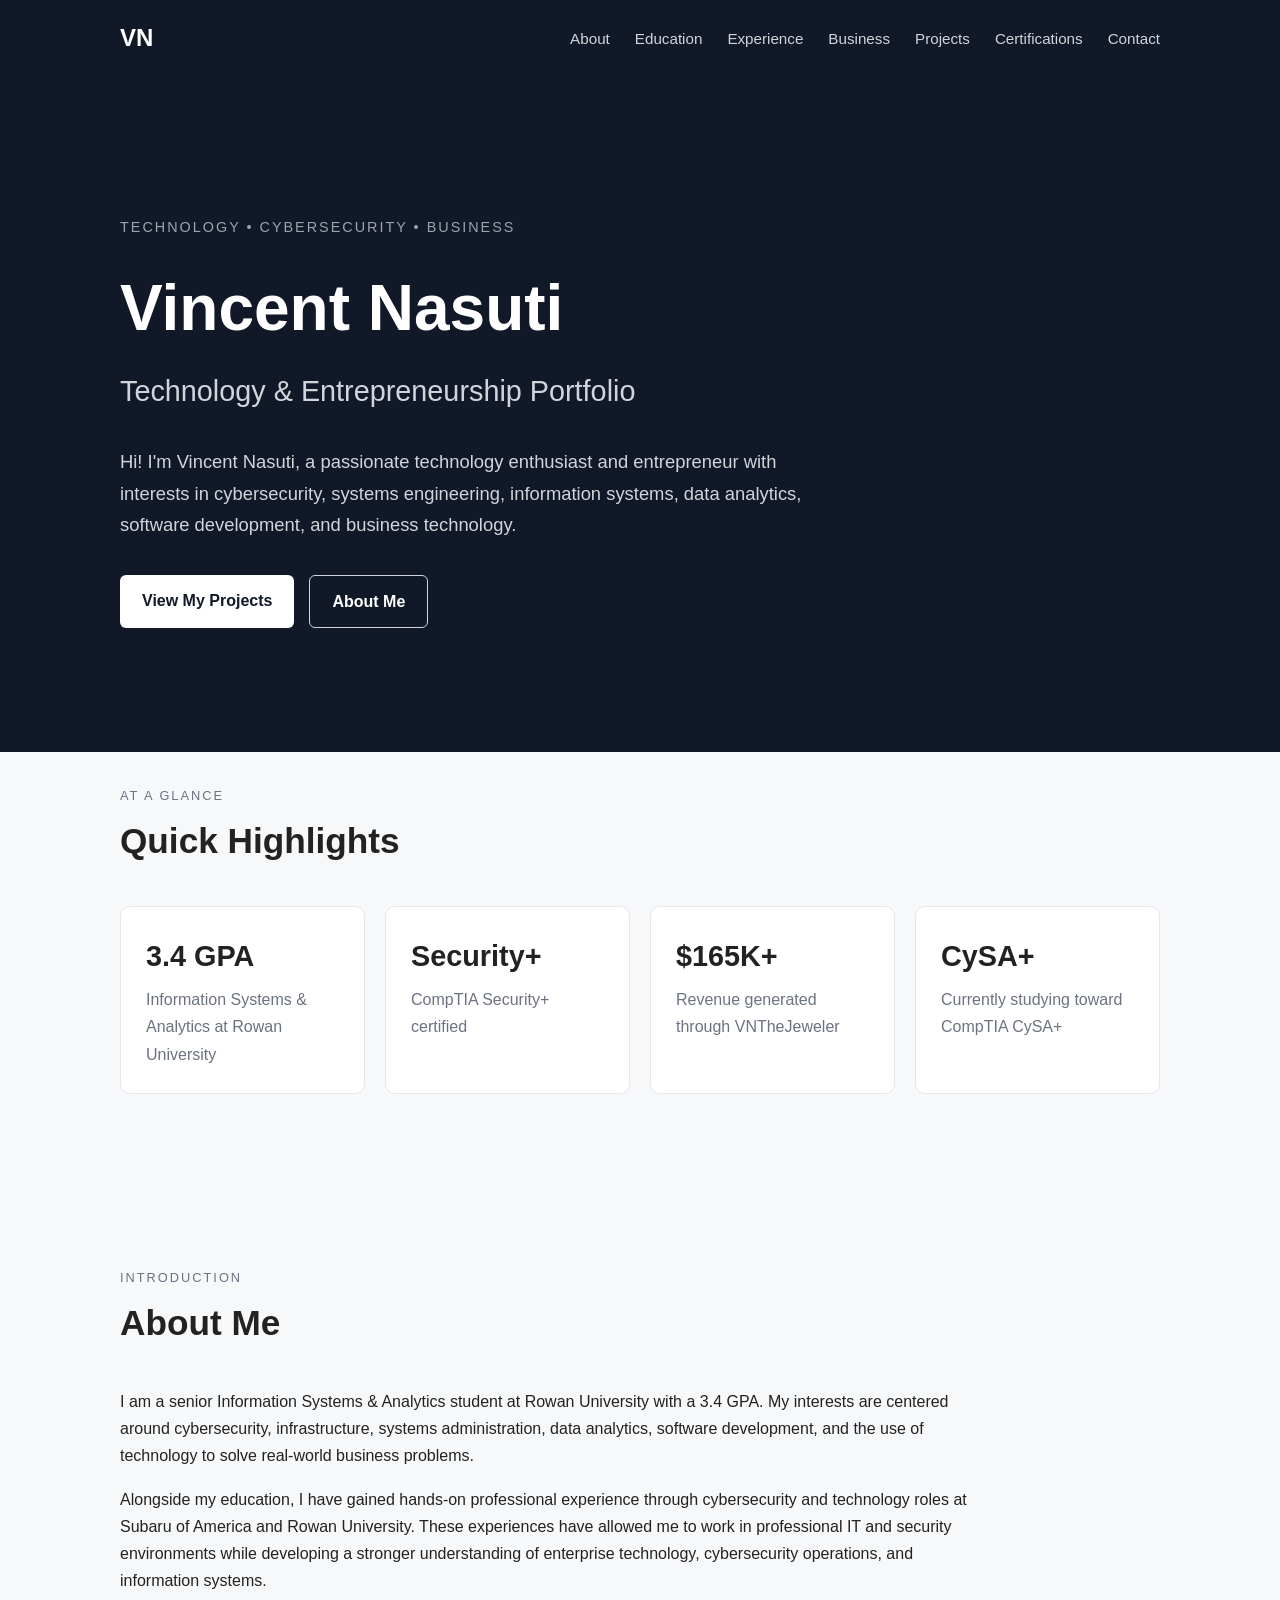
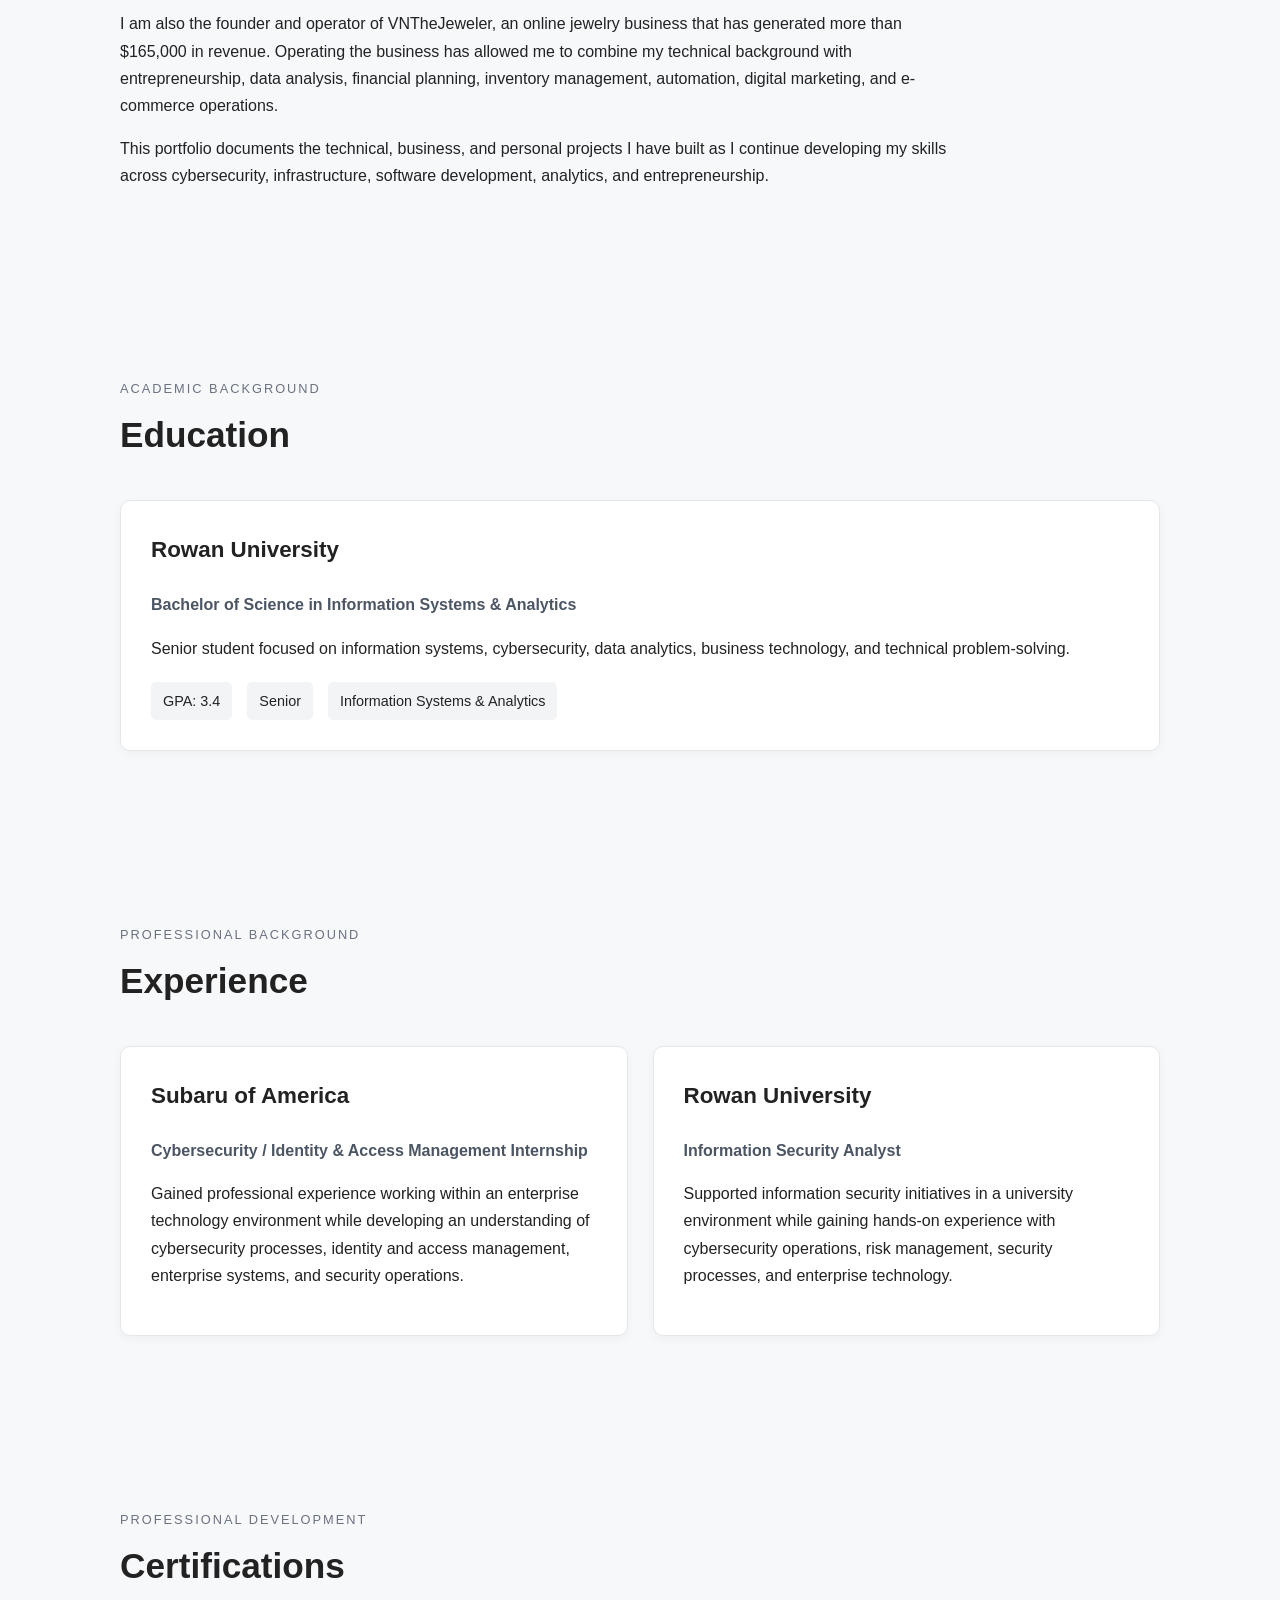
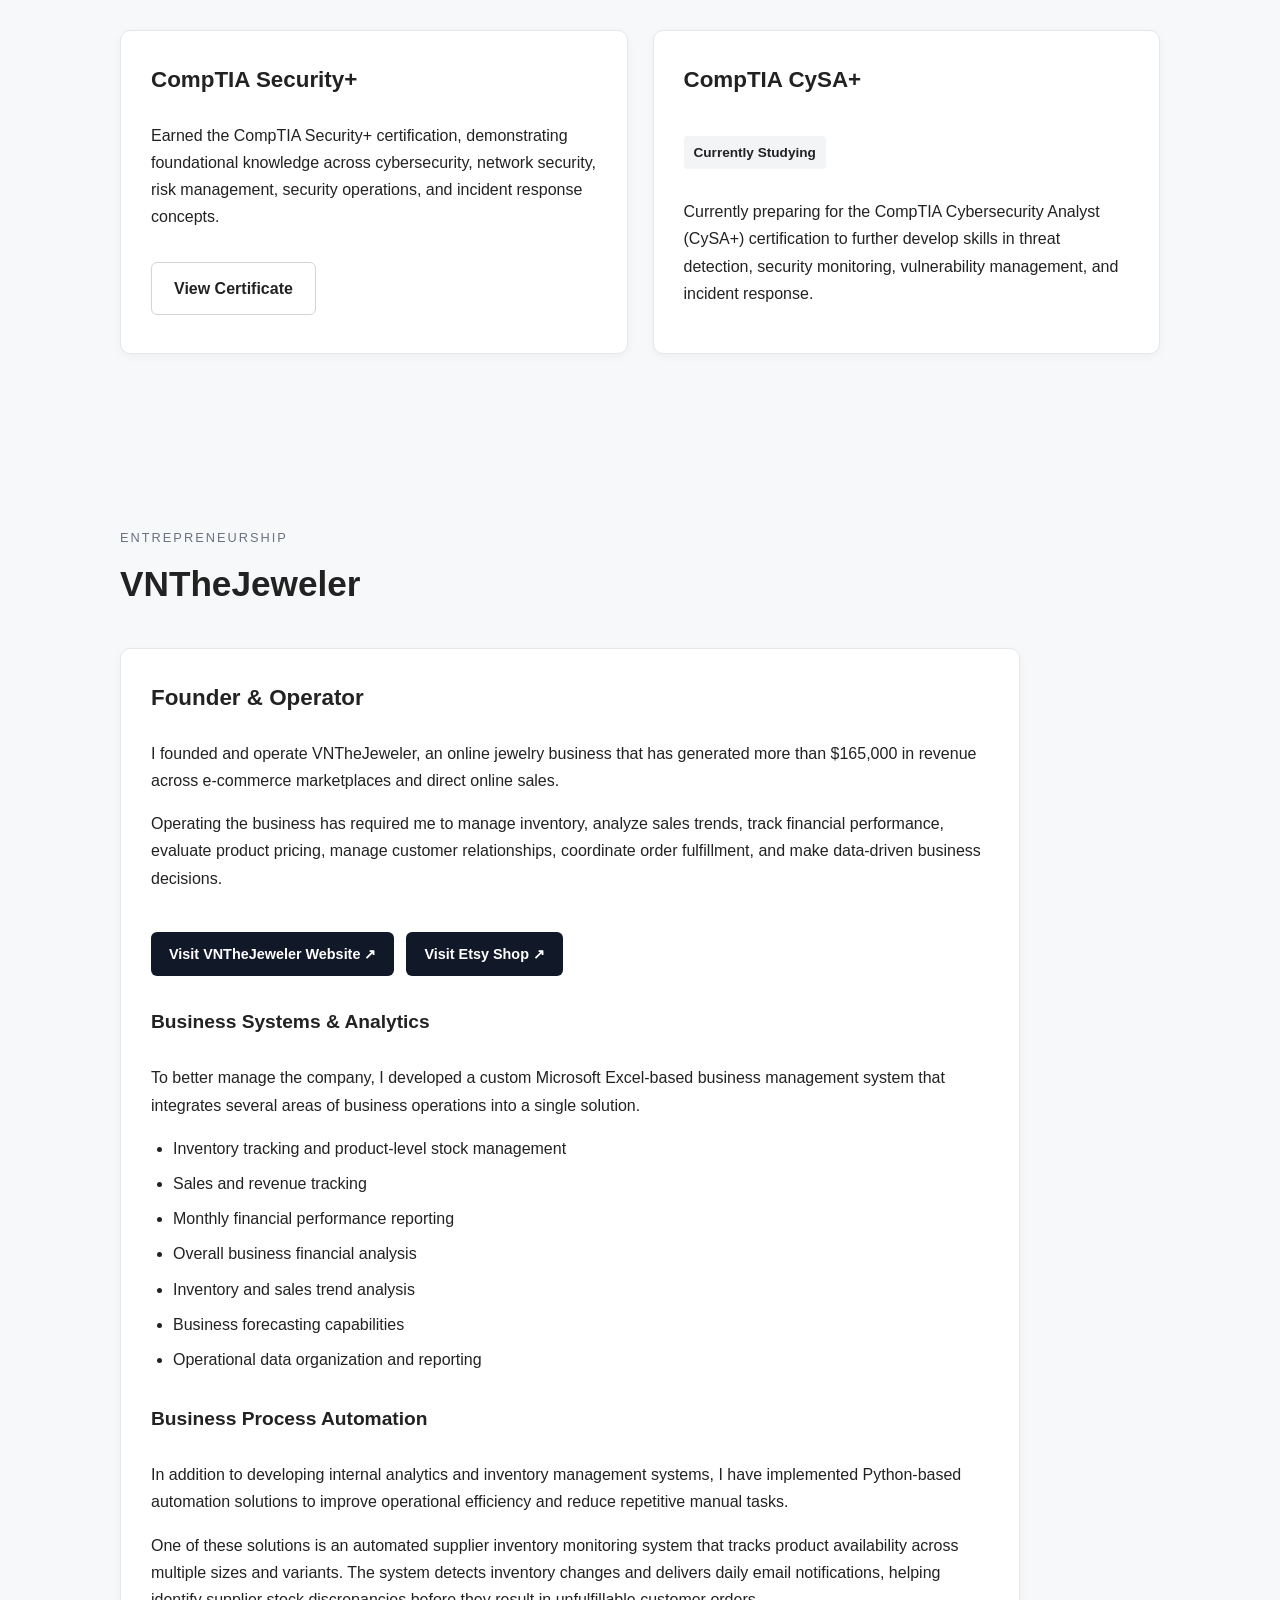
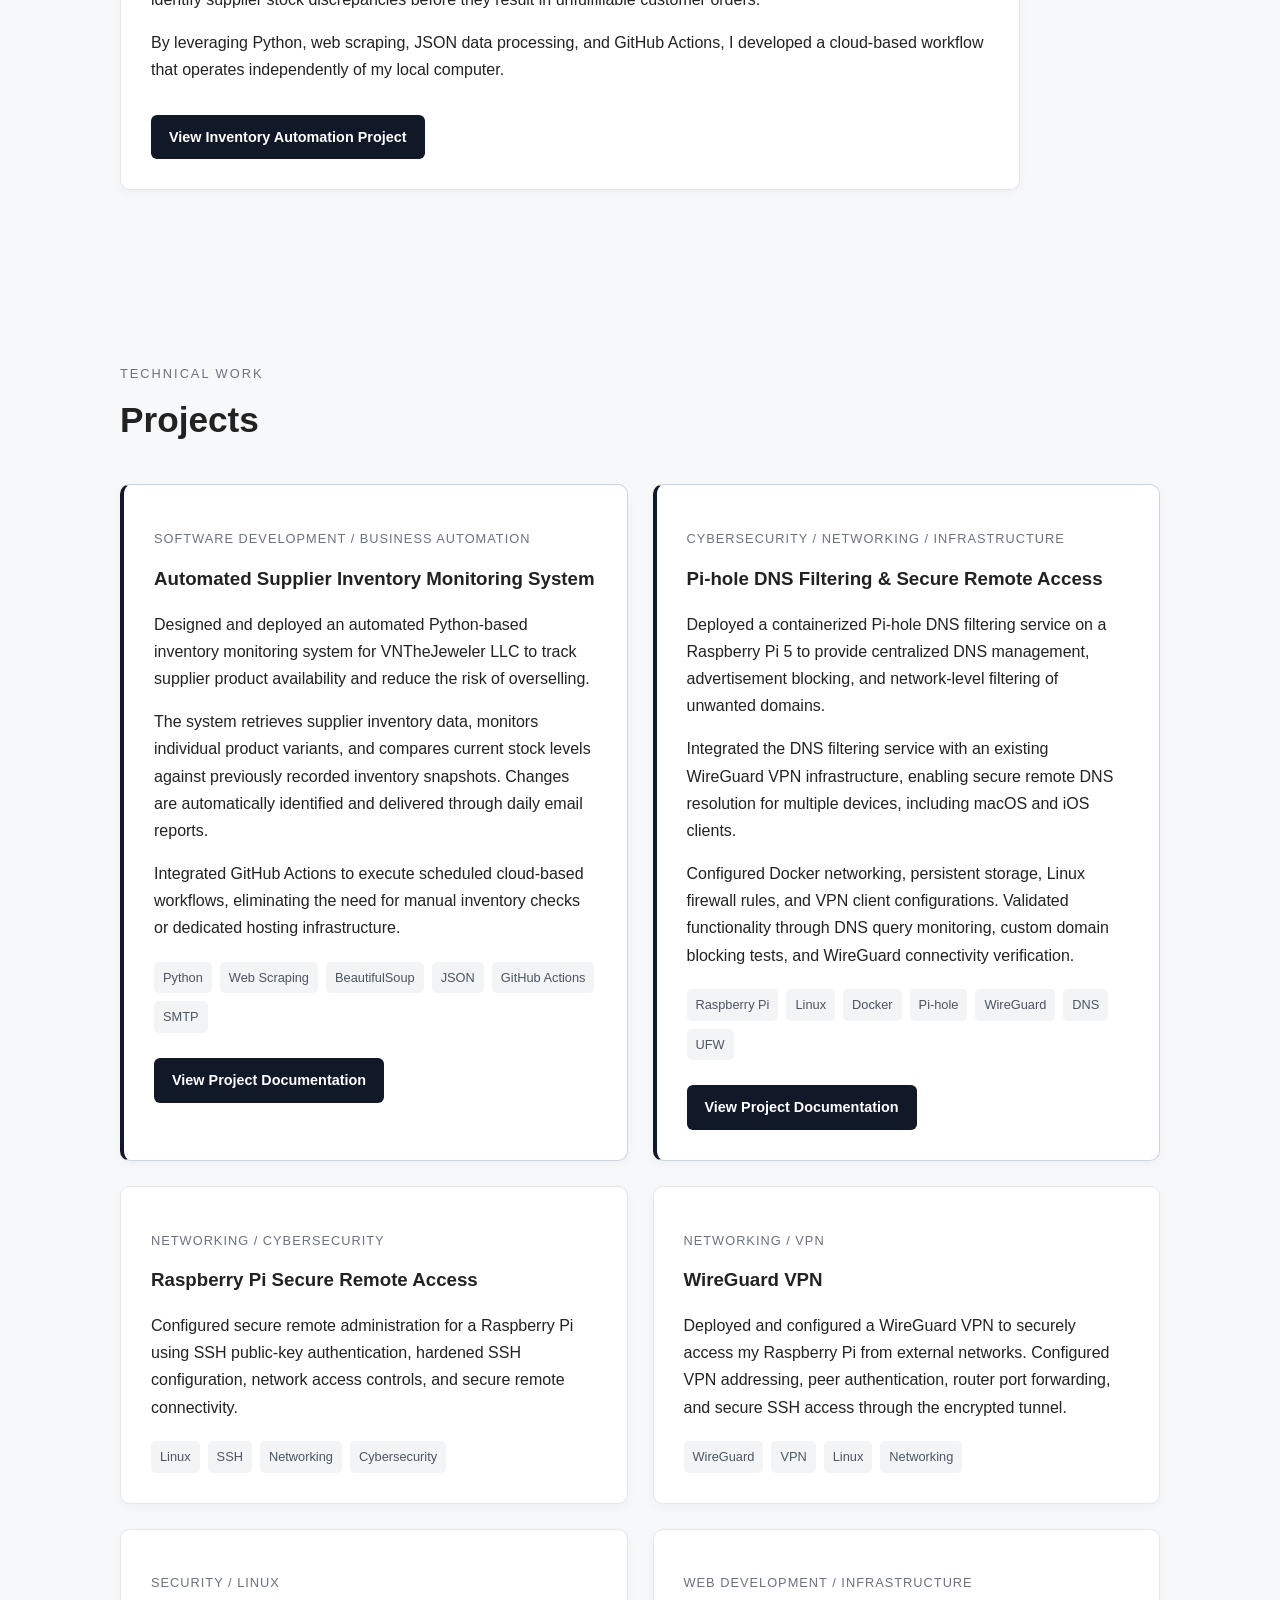
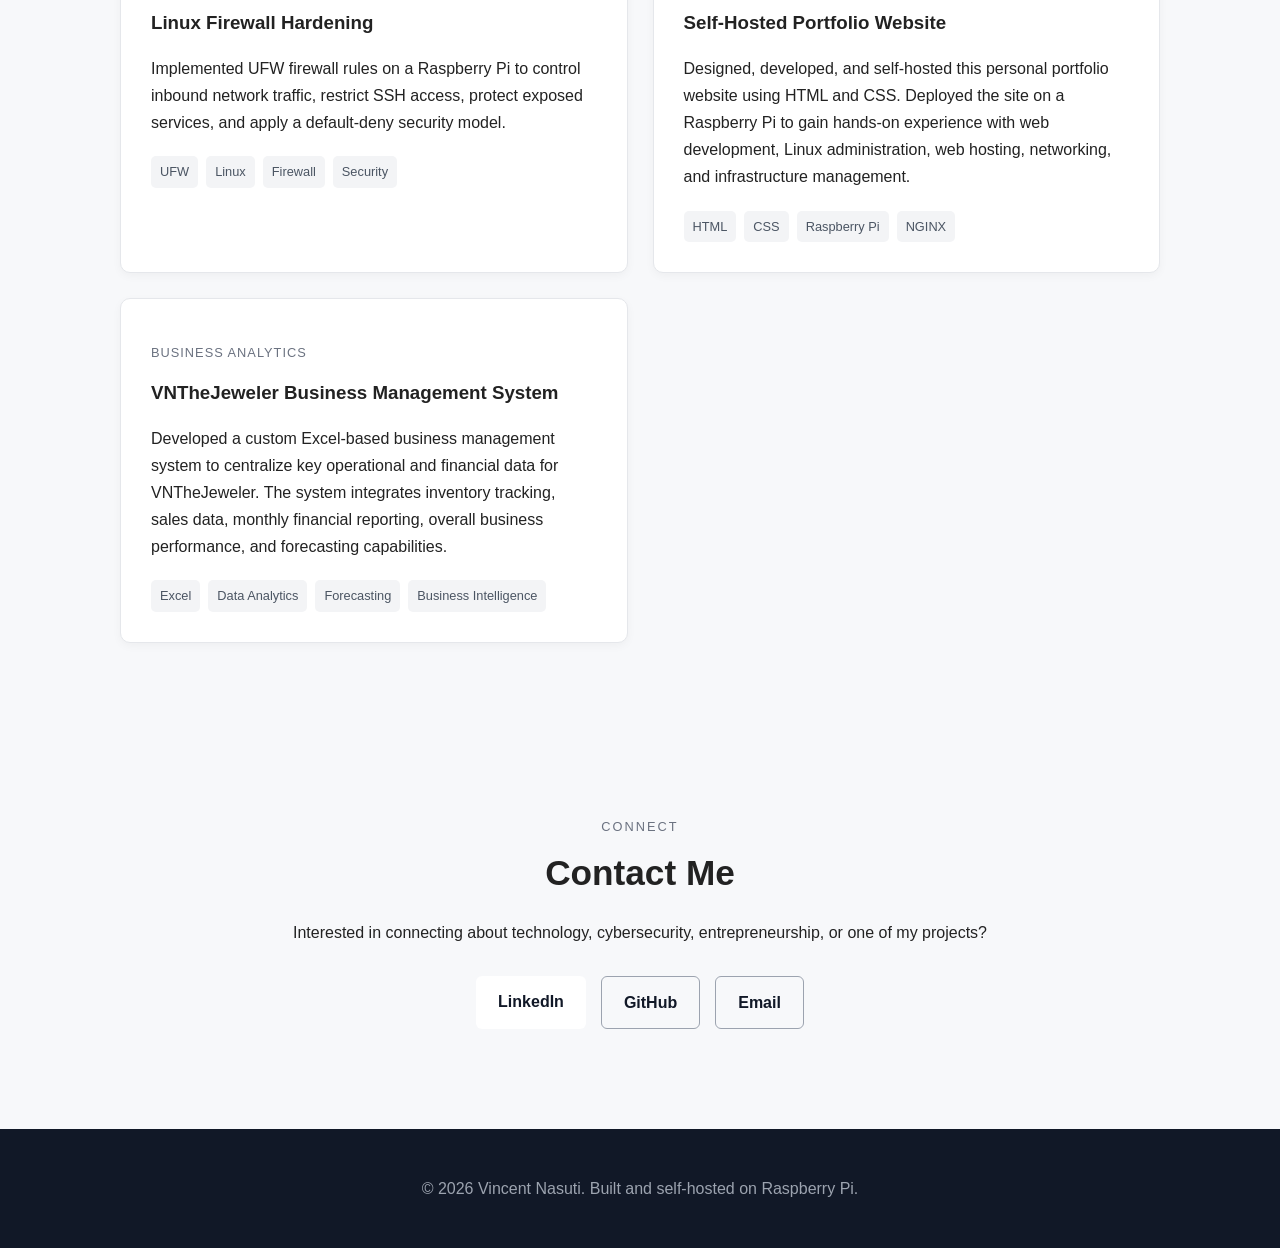
==== index.html @ d143a7ad "Initial portfolio deployment" ====
<!DOCTYPE html>
<html lang="en">

<head>
    <meta charset="UTF-8">

    <meta name="viewport" content="width=device-width, initial-scale=1.0">

    <title>Vincent Nasuti | Technology & Entrepreneurship Portfolio</title>

    <link rel="stylesheet" href="style.css">
</head>


<body>

    <!-- Navigation -->
    <nav>
        <div class="nav-container">

            <h2 class="logo">VN</h2>

            <ul class="nav-links">
                <li><a href="#about">About</a></li>
                <li><a href="#education">Education</a></li>
                <li><a href="#experience">Experience</a></li>
                <li><a href="#business">Business</a></li>
                <li><a href="#projects">Projects</a></li>
                <li><a href="#certifications">Certifications</a></li>
                <li><a href="#contact">Contact</a></li>
            </ul>

        </div>
    </nav>


    <!-- Hero / Introduction -->
    <header class="hero">

        <div class="hero-content">

            <p class="hero-label">
                Technology • Cybersecurity • Business
            </p>

            <h1>Vincent Nasuti</h1>

            <h2>Technology & Entrepreneurship Portfolio</h2>

            <p class="hero-description">
                Hi! I'm Vincent Nasuti, a passionate technology enthusiast
                and entrepreneur with interests in cybersecurity, systems
                engineering, information systems, data analytics, software
                development, and business technology.
            </p>

            <div class="hero-buttons">

                <a href="#projects" class="button primary-button">
                    View My Projects
                </a>

                <a href="#about" class="button secondary-button">
                    About Me
                </a>

            </div>

        </div>

    </header>


    <main>

        <!-- Quick Highlights -->
        <section class="section highlights-section">

            <div class="section-heading">

                <p class="section-label">At a Glance</p>

                <h2>Quick Highlights</h2>

            </div>

            <div class="highlight-grid">

                <div class="highlight-card">
                    <h3>3.4 GPA</h3>
                    <p>Information Systems & Analytics at Rowan University</p>
                </div>

                <div class="highlight-card">
                    <h3>Security+</h3>
                    <p>CompTIA Security+ certified</p>
                </div>

                <div class="highlight-card">
                    <h3>$165K+</h3>
                    <p>Revenue generated through VNTheJeweler</p>
                </div>

                <div class="highlight-card">
                    <h3>CySA+</h3>
                    <p>Currently studying toward CompTIA CySA+</p>
                </div>

            </div>

        </section>


        <!-- About -->
        <section id="about" class="section">

            <div class="section-heading">

                <p class="section-label">Introduction</p>

                <h2>About Me</h2>

            </div>

            <div class="about-content">

                <p>
                    I am a senior Information Systems & Analytics student
                    at Rowan University with a 3.4 GPA. My interests are
                    centered around cybersecurity, infrastructure, systems
                    administration, data analytics, software development,
                    and the use of technology to solve real-world
                    business problems.
                </p>

                <p>
                    Alongside my education, I have gained hands-on
                    professional experience through cybersecurity and
                    technology roles at Subaru of America and Rowan
                    University. These experiences have allowed me to
                    work in professional IT and security environments
                    while developing a stronger understanding of
                    enterprise technology, cybersecurity operations,
                    and information systems.
                </p>

                <p>
                    I am also the founder and operator of VNTheJeweler,
                    an online jewelry business that has generated more
                    than $165,000 in revenue. Operating the business
                    has allowed me to combine my technical background
                    with entrepreneurship, data analysis, financial
                    planning, inventory management, automation,
                    digital marketing, and e-commerce operations.
                </p>

                <p>
                    This portfolio documents the technical, business,
                    and personal projects I have built as I continue
                    developing my skills across cybersecurity,
                    infrastructure, software development, analytics,
                    and entrepreneurship.
                </p>

            </div>

        </section>


        <!-- Education -->
        <section id="education" class="section">

            <div class="section-heading">

                <p class="section-label">Academic Background</p>

                <h2>Education</h2>

            </div>

            <div class="card">

                <h3>Rowan University</h3>

                <p class="subheading">
                    Bachelor of Science in Information Systems & Analytics
                </p>

                <p>
                    Senior student focused on information systems,
                    cybersecurity, data analytics, business technology,
                    and technical problem-solving.
                </p>

                <div class="detail-row">

                    <span>GPA: 3.4</span>

                    <span>Senior</span>

                    <span>Information Systems & Analytics</span>

                </div>

            </div>

        </section>


        <!-- Experience -->
        <section id="experience" class="section">

            <div class="section-heading">

                <p class="section-label">Professional Background</p>

                <h2>Experience</h2>

            </div>

            <div class="experience-grid">

                <div class="card">

                    <h3>Subaru of America</h3>

                    <p class="subheading">
                        Cybersecurity / Identity & Access Management Internship
                    </p>

                    <p>
                        Gained professional experience working within
                        an enterprise technology environment while
                        developing an understanding of cybersecurity
                        processes, identity and access management,
                        enterprise systems, and security operations.
                    </p>

                </div>


                <div class="card">

                    <h3>Rowan University</h3>

                    <p class="subheading">
                        Information Security Analyst
                    </p>

                    <p>
                        Supported information security initiatives
                        in a university environment while gaining
                        hands-on experience with cybersecurity
                        operations, risk management, security
                        processes, and enterprise technology.
                    </p>

                </div>

            </div>

        </section>


        <!-- Certifications -->
        <section id="certifications" class="section">

            <div class="section-heading">

                <p class="section-label">Professional Development</p>

                <h2>Certifications</h2>

            </div>

            <div class="certification-grid">

                <div class="card">

                    <h3>CompTIA Security+</h3>

                    <p>
                        Earned the CompTIA Security+ certification,
                        demonstrating foundational knowledge across
                        cybersecurity, network security, risk
                        management, security operations, and
                        incident response concepts.
                    </p>

                    <a href="Documents/CompTIA%20Security%2B%20ce%20certificate%20copy.pdf"
                       target="_blank"
                       rel="noopener noreferrer"
                       class="button secondary-button">

                        View Certificate

                    </a>

                </div>


                <div class="card">

                    <h3>CompTIA CySA+</h3>

                    <p class="status">
                        Currently Studying
                    </p>

                    <p>
                        Currently preparing for the CompTIA
                        Cybersecurity Analyst (CySA+) certification
                        to further develop skills in threat
                        detection, security monitoring,
                        vulnerability management, and
                        incident response.
                    </p>

                </div>

            </div>

        </section>


        <!-- Entrepreneurship -->
        <section id="business" class="section">

            <div class="section-heading">

                <p class="section-label">Entrepreneurship</p>

                <h2>VNTheJeweler</h2>

            </div>

            <div class="card business-card">

                <h3>Founder & Operator</h3>

                <p>
                    I founded and operate VNTheJeweler, an online
                    jewelry business that has generated more than
                    $165,000 in revenue across e-commerce marketplaces
                    and direct online sales.
                </p>

                <p>
                    Operating the business has required me to manage
                    inventory, analyze sales trends, track financial
                    performance, evaluate product pricing, manage
                    customer relationships, coordinate order
                    fulfillment, and make data-driven business decisions.
                </p>


                <!-- Business Website Links -->
                <div class="business-links">

                    <a href="https://vnthejeweler.com/"
                       target="_blank"
                       rel="noopener noreferrer"
                       class="button project-button">

                        Visit VNTheJeweler Website ↗

                    </a>

                    <a href="https://www.etsy.com/shop/VnTheJeweler"
                       target="_blank"
                       rel="noopener noreferrer"
                       class="button project-button">

                        Visit Etsy Shop ↗

                    </a>

                </div>


                <h4>Business Systems & Analytics</h4>

                <p>
                    To better manage the company, I developed a custom
                    Microsoft Excel-based business management system
                    that integrates several areas of business
                    operations into a single solution.
                </p>

                <ul class="feature-list">

                    <li>Inventory tracking and product-level stock management</li>

                    <li>Sales and revenue tracking</li>

                    <li>Monthly financial performance reporting</li>

                    <li>Overall business financial analysis</li>

                    <li>Inventory and sales trend analysis</li>

                    <li>Business forecasting capabilities</li>

                    <li>Operational data organization and reporting</li>

                </ul>


                <h4>Business Process Automation</h4>

                <p>
                    In addition to developing internal analytics
                    and inventory management systems, I have
                    implemented Python-based automation solutions
                    to improve operational efficiency and reduce
                    repetitive manual tasks.
                </p>

                <p>
                    One of these solutions is an automated supplier
                    inventory monitoring system that tracks product
                    availability across multiple sizes and variants.
                    The system detects inventory changes and delivers
                    daily email notifications, helping identify
                    supplier stock discrepancies before they result
                    in unfulfillable customer orders.
                </p>

                <p>
                    By leveraging Python, web scraping, JSON data
                    processing, and GitHub Actions, I developed
                    a cloud-based workflow that operates
                    independently of my local computer.
                </p>

                <a href="projects/stock-monitor.html"
                   class="button project-button">

                    View Inventory Automation Project

                </a>

            </div>

        </section>


        <!-- Projects -->
        <section id="projects" class="section">

            <div class="section-heading">

                <p class="section-label">Technical Work</p>

                <h2>Projects</h2>

            </div>

            <div class="project-grid">


                <!-- Automated Supplier Inventory Monitor -->
                <div class="project featured-project">

                    <p class="project-category">
                        Software Development / Business Automation
                    </p>

                    <h3>
                        Automated Supplier Inventory Monitoring System
                    </h3>

                    <p>
                        Designed and deployed an automated Python-based
                        inventory monitoring system for VNTheJeweler LLC
                        to track supplier product availability and
                        reduce the risk of overselling.
                    </p>

                    <p>
                        The system retrieves supplier inventory data,
                        monitors individual product variants, and
                        compares current stock levels against previously
                        recorded inventory snapshots. Changes are
                        automatically identified and delivered
                        through daily email reports.
                    </p>

                    <p>
                        Integrated GitHub Actions to execute scheduled
                        cloud-based workflows, eliminating the need
                        for manual inventory checks or dedicated
                        hosting infrastructure.
                    </p>

                    <div class="tags">

                        <span>Python</span>
                        <span>Web Scraping</span>
                        <span>BeautifulSoup</span>
                        <span>JSON</span>
                        <span>GitHub Actions</span>
                        <span>SMTP</span>

                    </div>

                    <div class="project-buttons">

                        <a href="projects/stock-monitor.html"
                           class="button project-button">

                            View Project Documentation

                        </a>

                    </div>

                </div>


                <!-- Pi-hole DNS Filtering -->
                <div class="project featured-project">

                    <p class="project-category">
                        Cybersecurity / Networking / Infrastructure
                    </p>

                    <h3>
                        Pi-hole DNS Filtering & Secure Remote Access
                    </h3>

                    <p>
                        Deployed a containerized Pi-hole DNS filtering
                        service on a Raspberry Pi 5 to provide
                        centralized DNS management, advertisement
                        blocking, and network-level filtering
                        of unwanted domains.
                    </p>

                    <p>
                        Integrated the DNS filtering service with
                        an existing WireGuard VPN infrastructure,
                        enabling secure remote DNS resolution
                        for multiple devices, including macOS
                        and iOS clients.
                    </p>

                    <p>
                        Configured Docker networking, persistent
                        storage, Linux firewall rules, and VPN
                        client configurations. Validated
                        functionality through DNS query monitoring,
                        custom domain blocking tests, and
                        WireGuard connectivity verification.
                    </p>

                    <div class="tags">

                        <span>Raspberry Pi</span>
                        <span>Linux</span>
                        <span>Docker</span>
                        <span>Pi-hole</span>
                        <span>WireGuard</span>
                        <span>DNS</span>
                        <span>UFW</span>

                    </div>

                    <div class="project-buttons">

                        <a href="projects/pihole.html"
                           class="button project-button">

                            View Project Documentation

                        </a>

                    </div>

                </div>


                <!-- Secure SSH -->
                <div class="project">

                    <p class="project-category">
                        Networking / Cybersecurity
                    </p>

                    <h3>Raspberry Pi Secure Remote Access</h3>

                    <p>
                        Configured secure remote administration
                        for a Raspberry Pi using SSH public-key
                        authentication, hardened SSH configuration,
                        network access controls, and secure remote
                        connectivity.
                    </p>

                    <div class="tags">

                        <span>Linux</span>
                        <span>SSH</span>
                        <span>Networking</span>
                        <span>Cybersecurity</span>

                    </div>

                </div>


                <!-- WireGuard -->
                <div class="project">

                    <p class="project-category">
                        Networking / VPN
                    </p>

                    <h3>WireGuard VPN</h3>

                    <p>
                        Deployed and configured a WireGuard VPN
                        to securely access my Raspberry Pi from
                        external networks. Configured VPN addressing,
                        peer authentication, router port forwarding,
                        and secure SSH access through the
                        encrypted tunnel.
                    </p>

                    <div class="tags">

                        <span>WireGuard</span>
                        <span>VPN</span>
                        <span>Linux</span>
                        <span>Networking</span>

                    </div>

                </div>


                <!-- Firewall -->
                <div class="project">

                    <p class="project-category">
                        Security / Linux
                    </p>

                    <h3>Linux Firewall Hardening</h3>

                    <p>
                        Implemented UFW firewall rules on a
                        Raspberry Pi to control inbound network
                        traffic, restrict SSH access, protect
                        exposed services, and apply a
                        default-deny security model.
                    </p>

                    <div class="tags">

                        <span>UFW</span>
                        <span>Linux</span>
                        <span>Firewall</span>
                        <span>Security</span>

                    </div>

                </div>


                <!-- Portfolio -->
                <div class="project">

                    <p class="project-category">
                        Web Development / Infrastructure
                    </p>

                    <h3>Self-Hosted Portfolio Website</h3>

                    <p>
                        Designed, developed, and self-hosted
                        this personal portfolio website using
                        HTML and CSS. Deployed the site on
                        a Raspberry Pi to gain hands-on
                        experience with web development,
                        Linux administration, web hosting,
                        networking, and infrastructure management.
                    </p>

                    <div class="tags">

                        <span>HTML</span>
                        <span>CSS</span>
                        <span>Raspberry Pi</span>
                        <span>NGINX</span>

                    </div>

                </div>


                <!-- Business Management -->
                <div class="project">

                    <p class="project-category">
                        Business Analytics
                    </p>

                    <h3>
                        VNTheJeweler Business Management System
                    </h3>

                    <p>
                        Developed a custom Excel-based business
                        management system to centralize key
                        operational and financial data for
                        VNTheJeweler. The system integrates
                        inventory tracking, sales data, monthly
                        financial reporting, overall business
                        performance, and forecasting capabilities.
                    </p>

                    <div class="tags">

                        <span>Excel</span>
                        <span>Data Analytics</span>
                        <span>Forecasting</span>
                        <span>Business Intelligence</span>

                    </div>

                </div>

            </div>

        </section>


        <!-- Contact -->
        <section id="contact" class="section contact-section">

            <div class="section-heading">

                <p class="section-label">Connect</p>

                <h2>Contact Me</h2>

            </div>

            <p>
                Interested in connecting about technology,
                cybersecurity, entrepreneurship, or one
                of my projects?
            </p>

            <div class="contact-links">

                <a href="https://www.linkedin.com/in/vincent-nasuti-a4aba529b/"
                   target="_blank"
                   rel="noopener noreferrer"
                   class="button primary-button">

                    LinkedIn

                </a>

                <a href="https://github.com/vincenasuti"
                   target="_blank"
                   rel="noopener noreferrer"
                   class="button secondary-button">

                    GitHub

                </a>

                <a href="mailto:vincenasuti@gmail.com"
                   class="button secondary-button">

                    Email

                </a>

            </div>

        </section>

    </main>


    <footer>

        <p>
            © 2026 Vincent Nasuti.
            Built and self-hosted on Raspberry Pi.
        </p>

    </footer>

</body>

</html>
---- style.css ----
/* ------------------------------
   General Page Styling
------------------------------ */

* {
    box-sizing: border-box;
}

html {
    scroll-behavior: smooth;
    scroll-padding-top: 100px;
}

body {
    margin: 0;

    font-family:
        Arial,
        Helvetica,
        sans-serif;

    background-color: #f7f8fa;

    color: #222;

    line-height: 1.7;
}


/* ------------------------------
   Navigation
------------------------------ */

nav {
    background-color: #111827;

    padding: 18px 0;

    position: sticky;

    top: 0;

    z-index: 1000;
}

.nav-container {
    max-width: 1100px;

    margin: 0 auto;

    padding: 0 30px;

    display: flex;

    align-items: center;

    justify-content: space-between;
}

.logo {
    margin: 0;

    color: white;
}

.nav-links {
    list-style: none;

    display: flex;

    gap: 25px;

    margin: 0;

    padding: 0;
}

.nav-links a {
    color: #d1d5db;

    text-decoration: none;

    font-size: 0.95rem;
}

.nav-links a:hover {
    color: white;
}


/* ------------------------------
   Hero
------------------------------ */

.hero {
    min-height: 75vh;

    display: flex;

    align-items: center;

    background-color: #111827;

    color: white;
}

.hero-content {
    width: 100%;

    max-width: 1100px;

    margin: 0 auto;

    padding: 80px 30px;
}

.hero-label {
    font-size: 0.9rem;

    text-transform: uppercase;

    letter-spacing: 2px;

    color: #9ca3af;
}

.hero h1 {
    font-size: 4rem;

    margin: 10px 0 0;
}

.hero h2 {
    font-size: 1.8rem;

    margin-top: 5px;

    font-weight: normal;

    color: #d1d5db;
}

.hero-description {
    max-width: 720px;

    font-size: 1.15rem;

    margin-top: 30px;

    color: #d1d5db;
}

.hero-buttons {
    margin-top: 35px;

    display: flex;

    gap: 15px;

    flex-wrap: wrap;
}


/* ------------------------------
   Buttons
------------------------------ */

.button {
    display: inline-block;

    padding: 12px 22px;

    border-radius: 6px;

    text-decoration: none;

    font-weight: bold;

    transition: 0.2s ease;
}

.primary-button {
    background-color: white;

    color: #111827;
}

.primary-button:hover {
    opacity: 0.85;
}

.secondary-button {
    border: 1px solid #d1d5db;

    color: inherit;
}

.secondary-button:hover {
    background-color: rgba(255, 255, 255, 0.08);
}


/* ------------------------------
   Sections
------------------------------ */

.section {
    max-width: 1100px;

    margin: 0 auto;

    padding: 80px 30px;
}

.section-heading {
    margin-bottom: 35px;
}

.section-label {
    text-transform: uppercase;

    letter-spacing: 2px;

    font-size: 0.8rem;

    color: #6b7280;

    margin-bottom: 5px;
}

.section-heading h2 {
    font-size: 2.2rem;

    margin: 0;
}

.about-content {
    max-width: 850px;
}


/* ------------------------------
   Cards
------------------------------ */

.card {
    background-color: white;

    padding: 30px;

    border-radius: 10px;

    border: 1px solid #e5e7eb;

    box-shadow: 0 3px 10px rgba(0, 0, 0, 0.04);
}

.card h3 {
    margin-top: 0;

    font-size: 1.4rem;
}

.subheading {
    font-weight: bold;

    color: #4b5563;
}


/* ------------------------------
   Quick Highlights
------------------------------ */

.highlights-section {
    padding-top: 20px;
}

.highlight-grid {
    display: grid;

    grid-template-columns: repeat(4, 1fr);

    gap: 20px;
}

.highlight-card {
    background-color: white;

    padding: 25px;

    border-radius: 10px;

    border: 1px solid #e5e7eb;
}

.highlight-card h3 {
    font-size: 1.8rem;

    margin-top: 0;

    margin-bottom: 5px;
}

.highlight-card p {
    margin: 0;

    color: #6b7280;
}


/* ------------------------------
   Education
------------------------------ */

.detail-row {
    display: flex;

    flex-wrap: wrap;

    gap: 15px;

    margin-top: 20px;
}

.detail-row span {
    background-color: #f3f4f6;

    padding: 7px 12px;

    border-radius: 5px;

    font-size: 0.9rem;
}


/* ------------------------------
   Experience
------------------------------ */

.experience-grid {
    display: grid;

    grid-template-columns: repeat(2, 1fr);

    gap: 25px;
}


/* ------------------------------
   Business
------------------------------ */

.business-card {
    max-width: 900px;
}

.business-card h4 {
    margin-top: 30px;

    font-size: 1.2rem;
}

.feature-list {
    padding-left: 22px;
}

.feature-list li {
    margin-bottom: 8px;
}


/* ------------------------------
   Projects
------------------------------ */

.project-grid {
    display: grid;

    grid-template-columns: repeat(2, 1fr);

    gap: 25px;
}

.project {
    background-color: white;

    padding: 30px;

    border-radius: 10px;

    border: 1px solid #e5e7eb;

    box-shadow: 0 3px 10px rgba(0, 0, 0, 0.04);

    transition: transform 0.2s ease;
}

.project:hover {
    transform: translateY(-4px);
}

.project h3 {
    margin-top: 5px;

    margin-bottom: 15px;
}

.project-category {
    font-size: 0.8rem;

    text-transform: uppercase;

    letter-spacing: 1px;

    color: #6b7280;
}

.tags {
    display: flex;

    flex-wrap: wrap;

    gap: 8px;

    margin-top: 20px;
}

.tags span {
    background-color: #f3f4f6;

    padding: 5px 9px;

    border-radius: 5px;

    font-size: 0.8rem;

    color: #4b5563;
}


/* ------------------------------
   Featured Projects
------------------------------ */

.featured-project {
    border: 1px solid #cbd5e1;

    border-left: 4px solid #111827;
}

.featured-project:hover {
    border-color: #9ca3af;

    border-left-color: #111827;
}


/* ------------------------------
   Project Buttons
------------------------------ */

.project-buttons {
    margin-top: 25px;

    display: flex;

    flex-wrap: wrap;

    gap: 12px;
}

.project-button {
    background-color: #111827;

    color: white;

    font-size: 0.9rem;

    padding: 10px 18px;
}

.project-button:hover {
    background-color: #374151;

    color: white;
}

.business-card .project-button {
    margin-top: 15px;
}


/* ------------------------------
   Certifications
------------------------------ */

.certification-grid {
    display: grid;

    grid-template-columns: repeat(2, 1fr);

    gap: 25px;
}

.status {
    display: inline-block;

    background-color: #f3f4f6;

    padding: 5px 10px;

    border-radius: 4px;

    font-size: 0.85rem;

    font-weight: bold;
}

.certification-grid .button {
    margin-top: 15px;
}


/* ------------------------------
   Contact
------------------------------ */

.contact-section {
    text-align: center;

    padding-bottom: 100px;
}

.contact-section .section-heading {
    margin-bottom: 15px;
}

.contact-links {
    margin-top: 30px;

    display: flex;

    justify-content: center;

    flex-wrap: wrap;

    gap: 15px;
}

.contact-section .secondary-button {
    color: #111827;

    border-color: #9ca3af;
}


/* ------------------------------
   Project Documentation
------------------------------ */

.project-intro {
    padding-bottom: 30px;
}

.project-intro-description {
    max-width: 850px;

    font-size: 1.1rem;

    color: #4b5563;
}

.documentation-section {
    padding-top: 35px;

    padding-bottom: 35px;
}

.documentation-section .card h3 {
    margin-top: 30px;

    margin-bottom: 10px;
}

.documentation-section .card h3:first-child {
    margin-top: 0;
}

.documentation-section .card ul {
    margin-top: 20px;

    margin-bottom: 20px;
}


/* ------------------------------
   Architecture Diagrams
------------------------------ */

.architecture-diagram {
    margin-top: 30px;

    padding: 20px;

    background-color: #f9fafb;

    border: 1px solid #e5e7eb;

    border-radius: 8px;

    text-align: center;
}

.architecture-diagram img {
    width: 100%;

    max-width: 850px;

    height: auto;

    border-radius: 6px;
}


/* ------------------------------
   Technical Code Blocks
------------------------------ */

.code-block {
    background-color: #111827;

    color: #e5e7eb;

    padding: 25px;

    border-radius: 8px;

    overflow-x: auto;

    margin-top: 20px;

    margin-bottom: 20px;
}

.code-block code {
    font-family:
        Consolas,
        Monaco,
        monospace;

    font-size: 0.9rem;

    line-height: 1.6;
}


/* ------------------------------
   Project Screenshots
------------------------------ */

.project-screenshot {
    margin-top: 25px;

    margin-bottom: 25px;
}

.project-screenshot img {
    width: 100%;

    max-width: 850px;

    height: auto;

    border-radius: 8px;

    border: 1px solid #e5e7eb;
}

.screenshot-caption {
    font-size: 0.9rem;

    color: #6b7280;

    margin-top: 10px;
}


/* ------------------------------
   Footer
------------------------------ */

footer {
    background-color: #111827;

    color: #9ca3af;

    text-align: center;

    padding: 30px;
}


/* ------------------------------
   Mobile / Smaller Screens
------------------------------ */

@media (max-width: 800px) {

    .nav-container {
        flex-direction: column;

        gap: 15px;
    }

    .nav-links {
        flex-wrap: wrap;

        justify-content: center;

        gap: 12px;
    }

    .hero {
        min-height: auto;
    }

    .hero h1 {
        font-size: 2.8rem;
    }

    .hero h2 {
        font-size: 1.4rem;
    }

    .highlight-grid {
        grid-template-columns: repeat(2, 1fr);
    }

    .experience-grid {
        grid-template-columns: 1fr;
    }

    .project-grid {
        grid-template-columns: 1fr;
    }

    .certification-grid {
        grid-template-columns: 1fr;
    }

}


@media (max-width: 500px) {

    .highlight-grid {
        grid-template-columns: 1fr;
    }

    .hero h1 {
        font-size: 2.3rem;
    }

    .section {
        padding: 60px 20px;
    }

    .hero-content {
        padding: 60px 20px;
    }

    .documentation-section {
        padding-top: 25px;

        padding-bottom: 25px;
    }

    .architecture-diagram {
        padding: 10px;
    }

    .project-buttons {
        flex-direction: column;
    }

    .project-buttons .button {
        text-align: center;
    }

    .code-block {
        padding: 15px;
    }

}

/* ------------------------------
   Documentation Improvements
------------------------------ */

/* Improve code block readability */

.code-block {
    overflow-x: auto;
    max-width: 100%;
}

.code-block pre {
    margin: 0;
    white-space: pre;
    overflow-x: auto;
}

.code-block code {
    font-family: Consolas, Monaco, monospace;
    font-size: 0.9rem;
    line-height: 1.7;
}


/* Improve documentation spacing */

.documentation-section .card p {
    margin-bottom: 18px;
}

.documentation-section .card h3 {
    margin-top: 35px;
    padding-bottom: 8px;
    border-bottom: 1px solid #e5e7eb;
}

.documentation-section .card h3:first-child {
    margin-top: 0;
}


/* Better mobile documentation layout */

@media (max-width: 500px) {

    .code-block {
        padding: 15px;
    }

    .code-block code {
        font-size: 0.8rem;
    }

}

/* ========================================
   BUSINESS WEBSITE LINKS
======================================== */

.business-links {
    display: flex;
    flex-wrap: wrap;
    gap: 12px;
    margin-top: 25px;
    margin-bottom: 30px;
}

.business-links .button {
    text-align: center;
}

@media (max-width: 500px) {

    .business-links {
        flex-direction: column;
    }

    .business-links .button {
        width: 100%;
    }

}
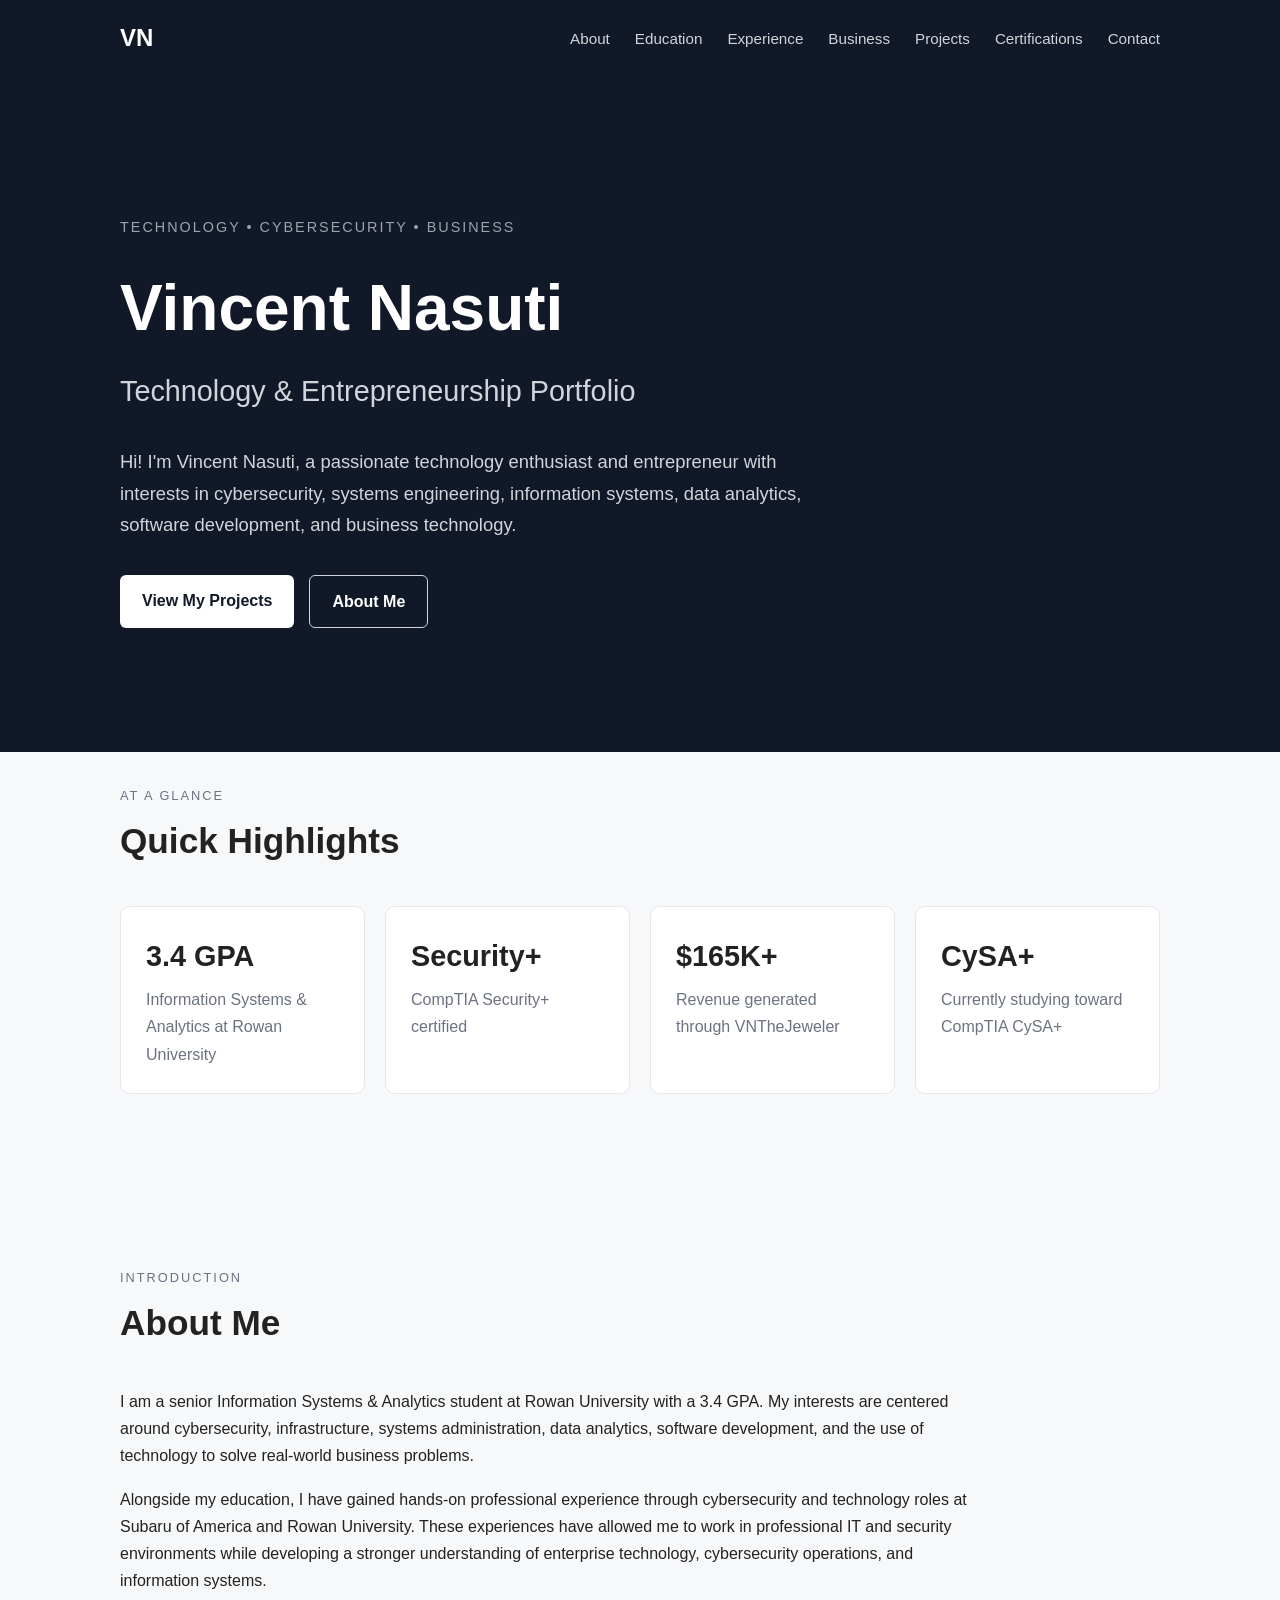
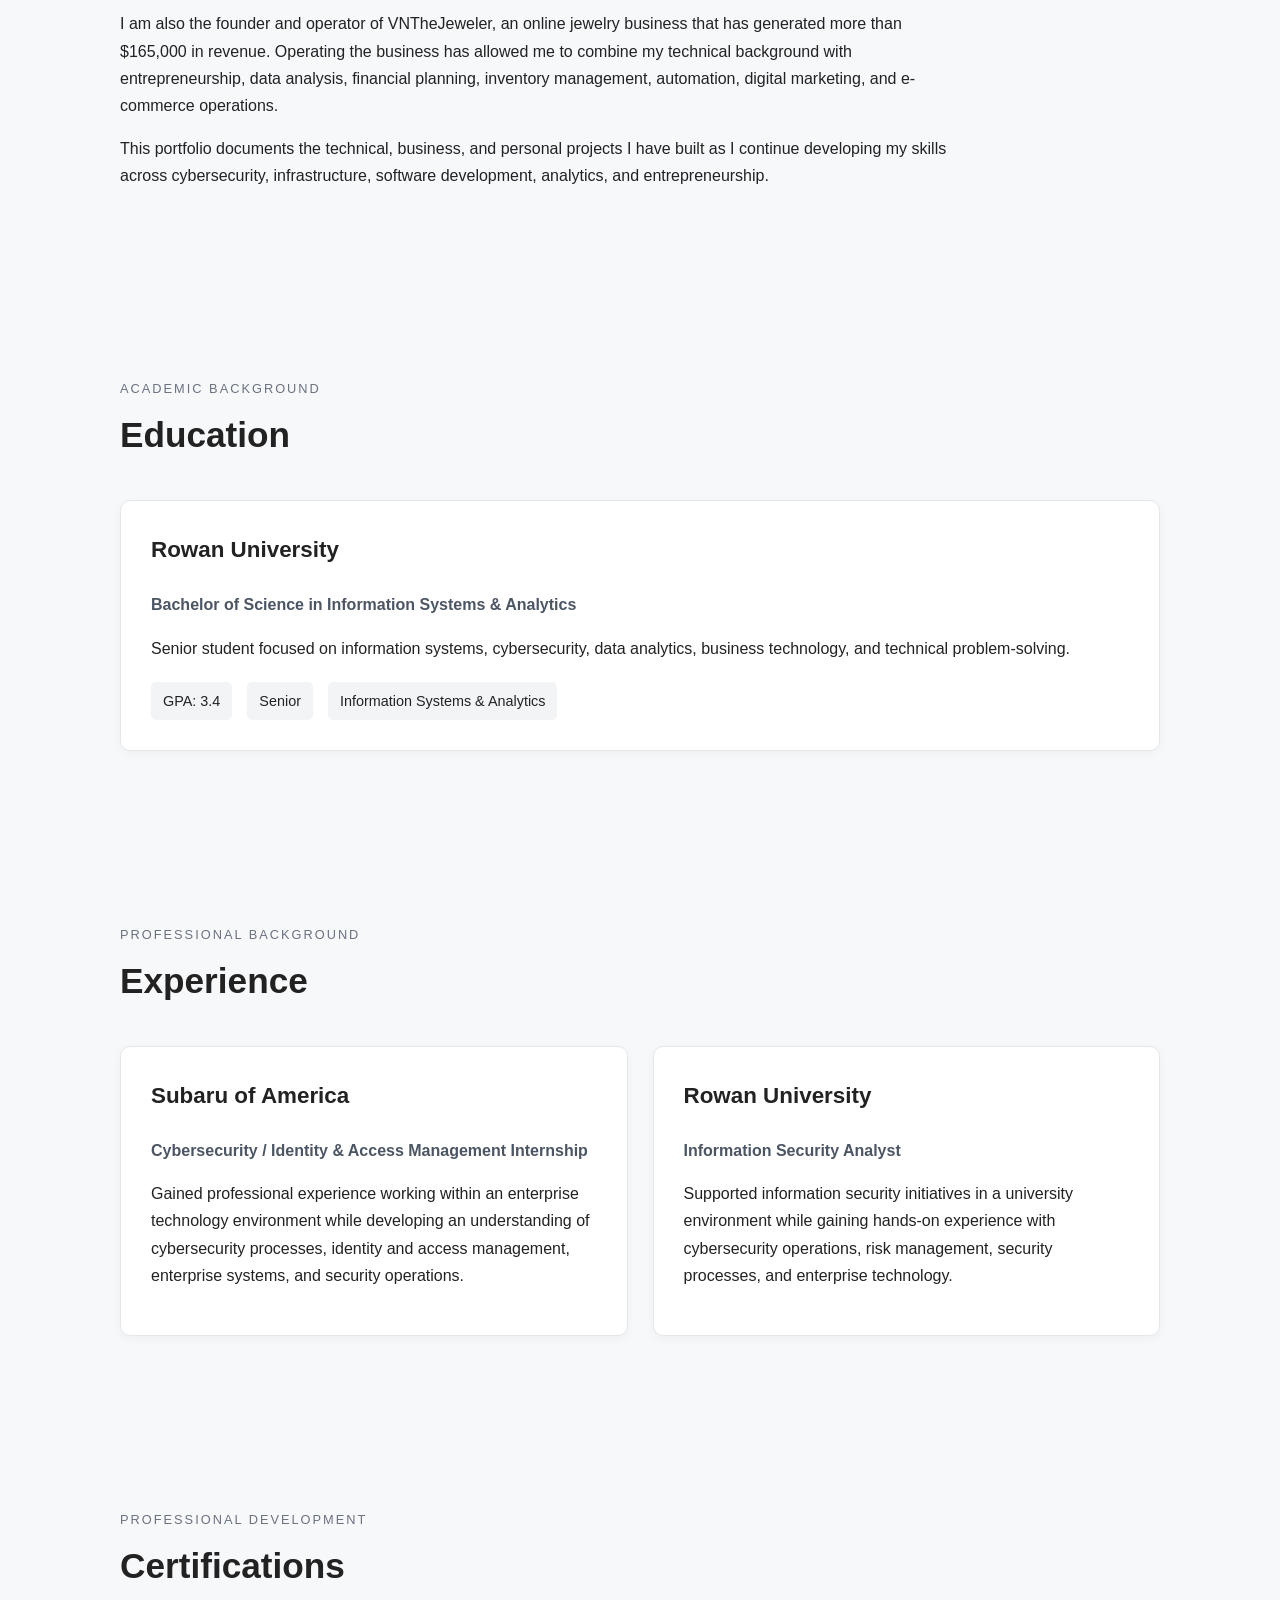
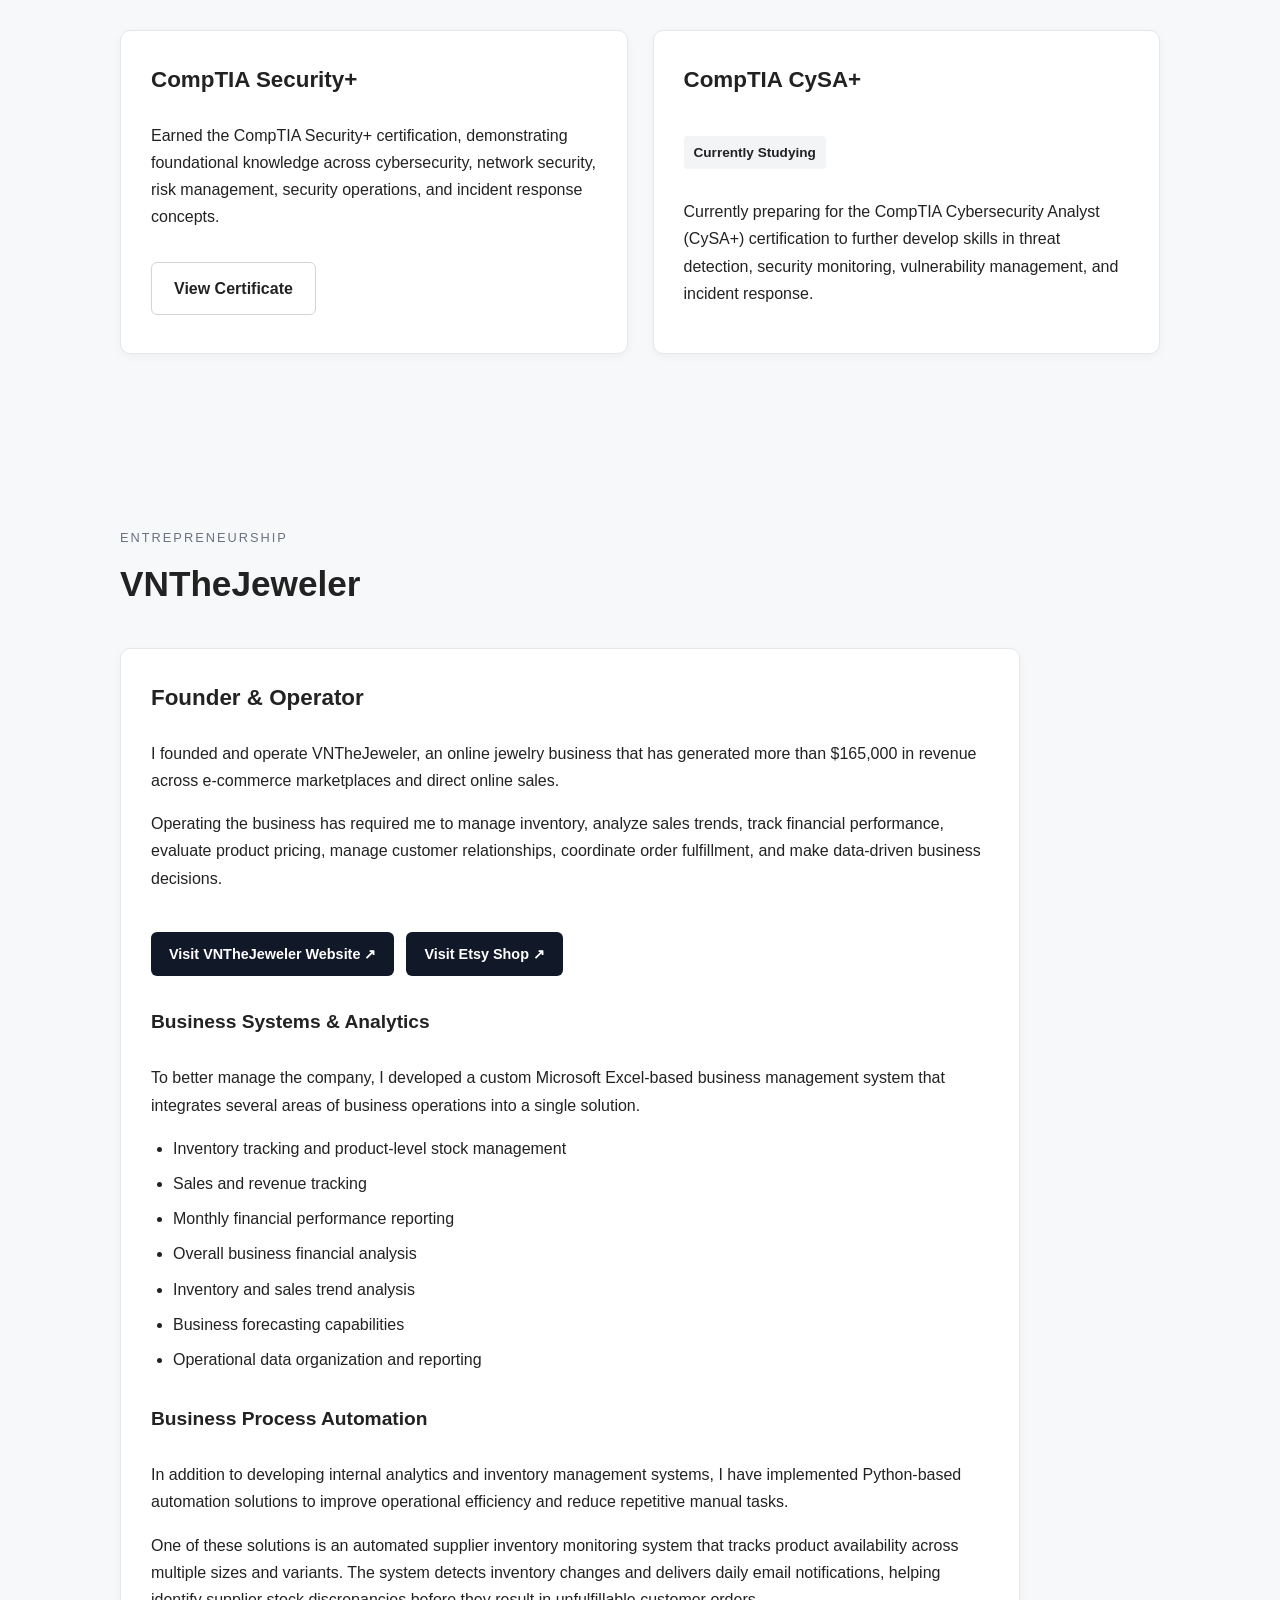
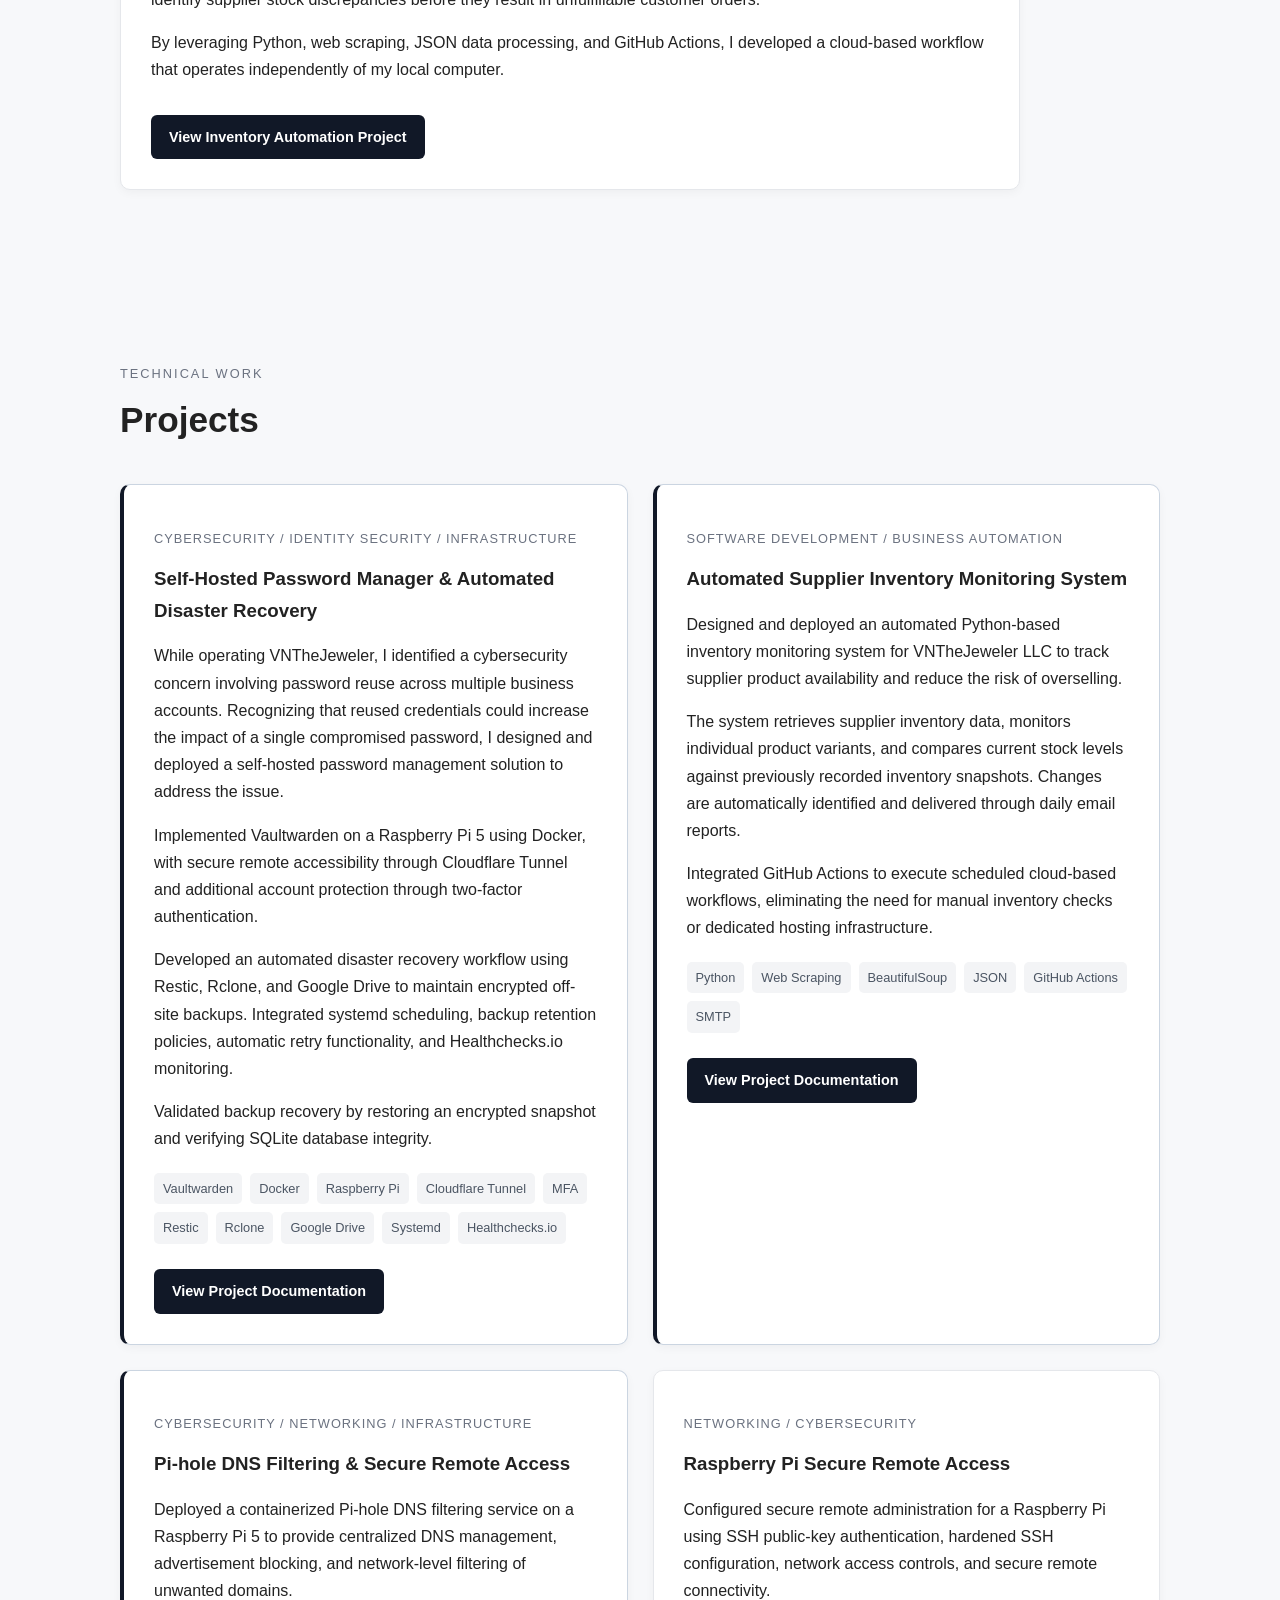
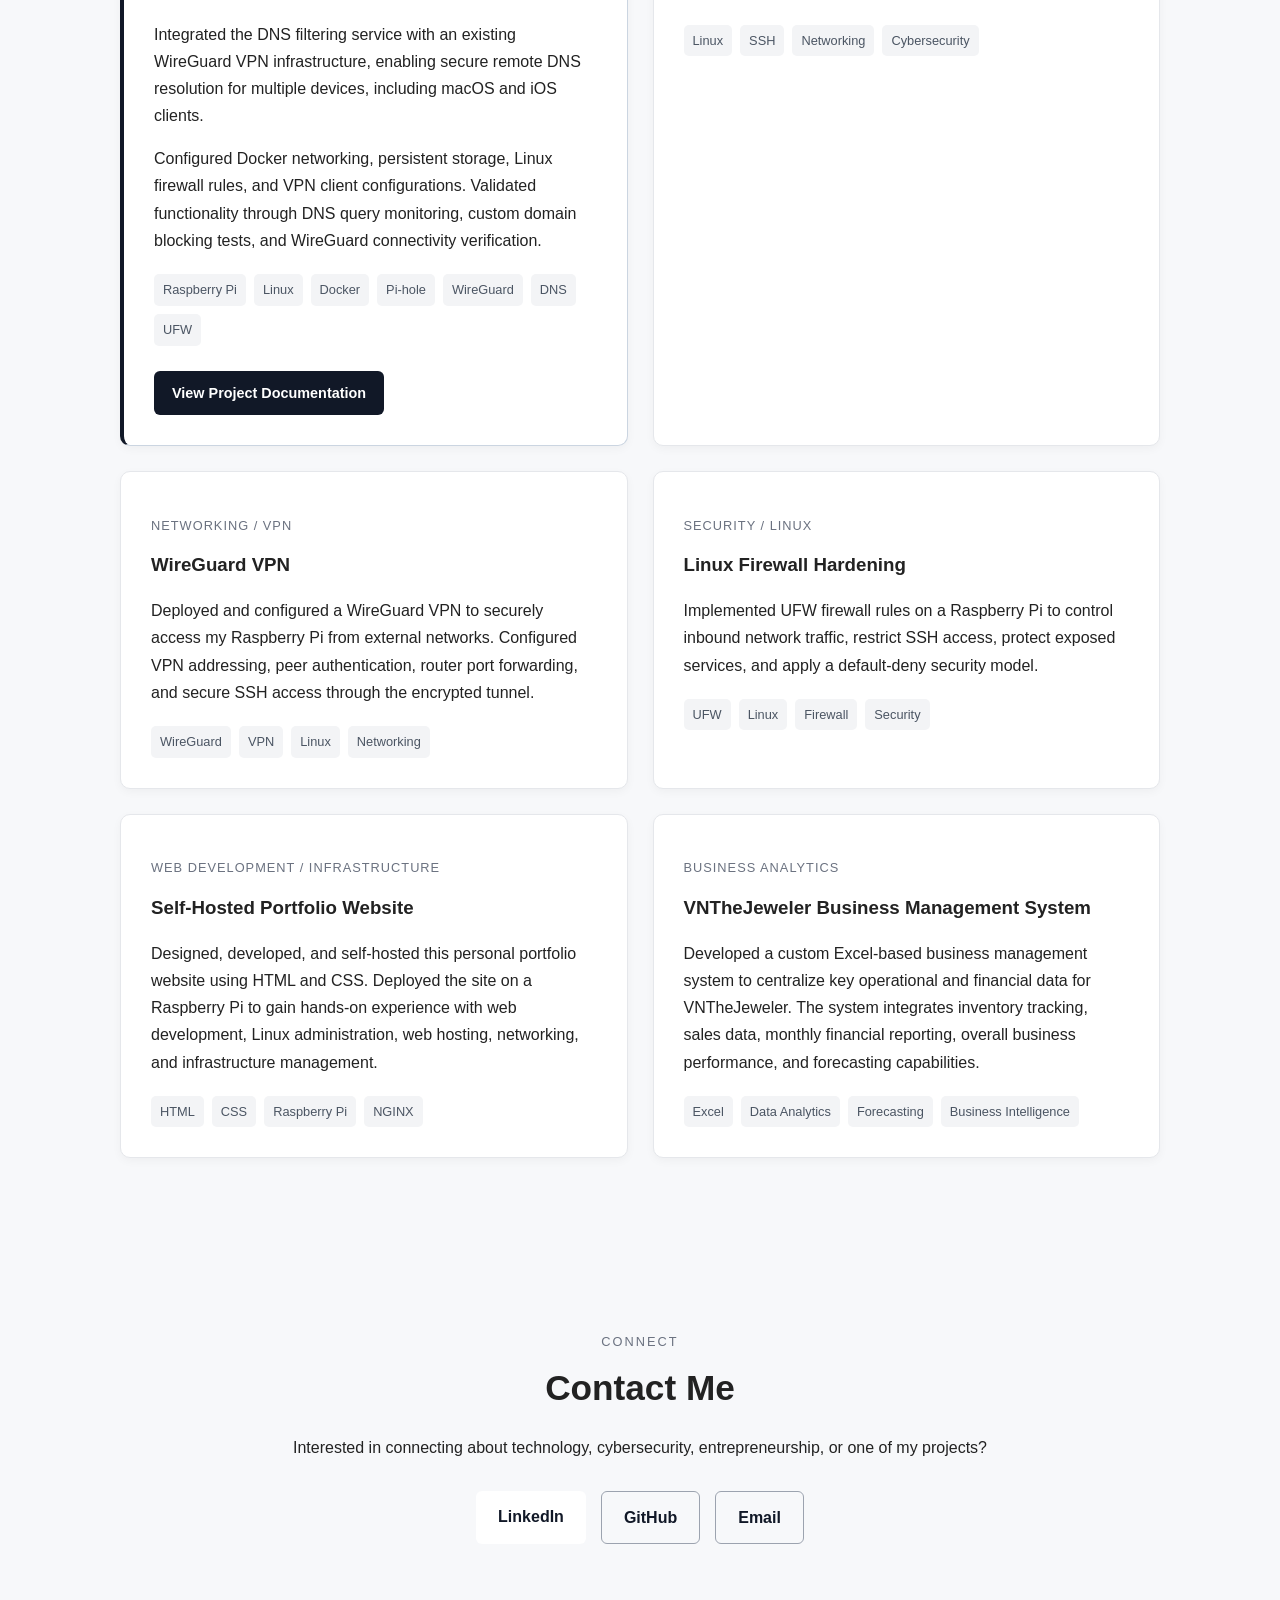
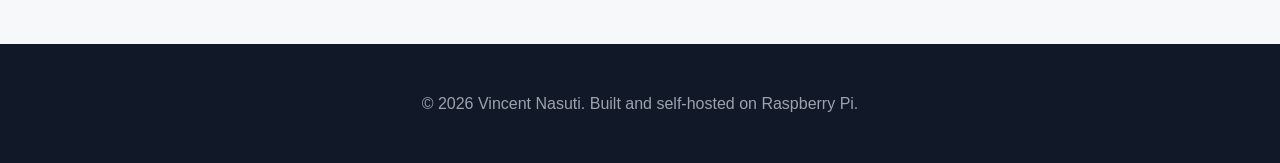
==== commit e1a1991b: "Add Vaultwarden cybersecurity project documentation" ====
--- a/index.html
+++ b/index.html
@@ -459,6 +459,79 @@
             <div class="project-grid">
 
 
+                <!-- NEW: Vaultwarden Password Manager -->
+                <div class="project featured-project">
+
+                    <p class="project-category">
+                        Cybersecurity / Identity Security / Infrastructure
+                    </p>
+
+                    <h3>
+                        Self-Hosted Password Manager & Automated Disaster Recovery
+                    </h3>
+
+                    <p>
+                        While operating VNTheJeweler, I identified a
+                        cybersecurity concern involving password reuse
+                        across multiple business accounts. Recognizing
+                        that reused credentials could increase the
+                        impact of a single compromised password,
+                        I designed and deployed a self-hosted password
+                        management solution to address the issue.
+                    </p>
+
+                    <p>
+                        Implemented Vaultwarden on a Raspberry Pi 5
+                        using Docker, with secure remote accessibility
+                        through Cloudflare Tunnel and additional
+                        account protection through two-factor
+                        authentication.
+                    </p>
+
+                    <p>
+                        Developed an automated disaster recovery
+                        workflow using Restic, Rclone, and Google Drive
+                        to maintain encrypted off-site backups.
+                        Integrated systemd scheduling, backup
+                        retention policies, automatic retry
+                        functionality, and Healthchecks.io monitoring.
+                    </p>
+
+                    <p>
+                        Validated backup recovery by restoring an
+                        encrypted snapshot and verifying SQLite
+                        database integrity.
+                    </p>
+
+                    <div class="tags">
+
+                        <span>Vaultwarden</span>
+                        <span>Docker</span>
+                        <span>Raspberry Pi</span>
+                        <span>Cloudflare Tunnel</span>
+                        <span>MFA</span>
+                        <span>Restic</span>
+                        <span>Rclone</span>
+                        <span>Google Drive</span>
+                        <span>Systemd</span>
+                        <span>Healthchecks.io</span>
+
+                    </div>
+
+                    <div class="project-buttons">
+
+                        <a href="projects/vaultwarden.html"
+                           class="button project-button">
+
+                            View Project Documentation
+
+                        </a>
+
+                    </div>
+
+                </div>
+
+
                 <!-- Automated Supplier Inventory Monitor -->
                 <div class="project featured-project">
 
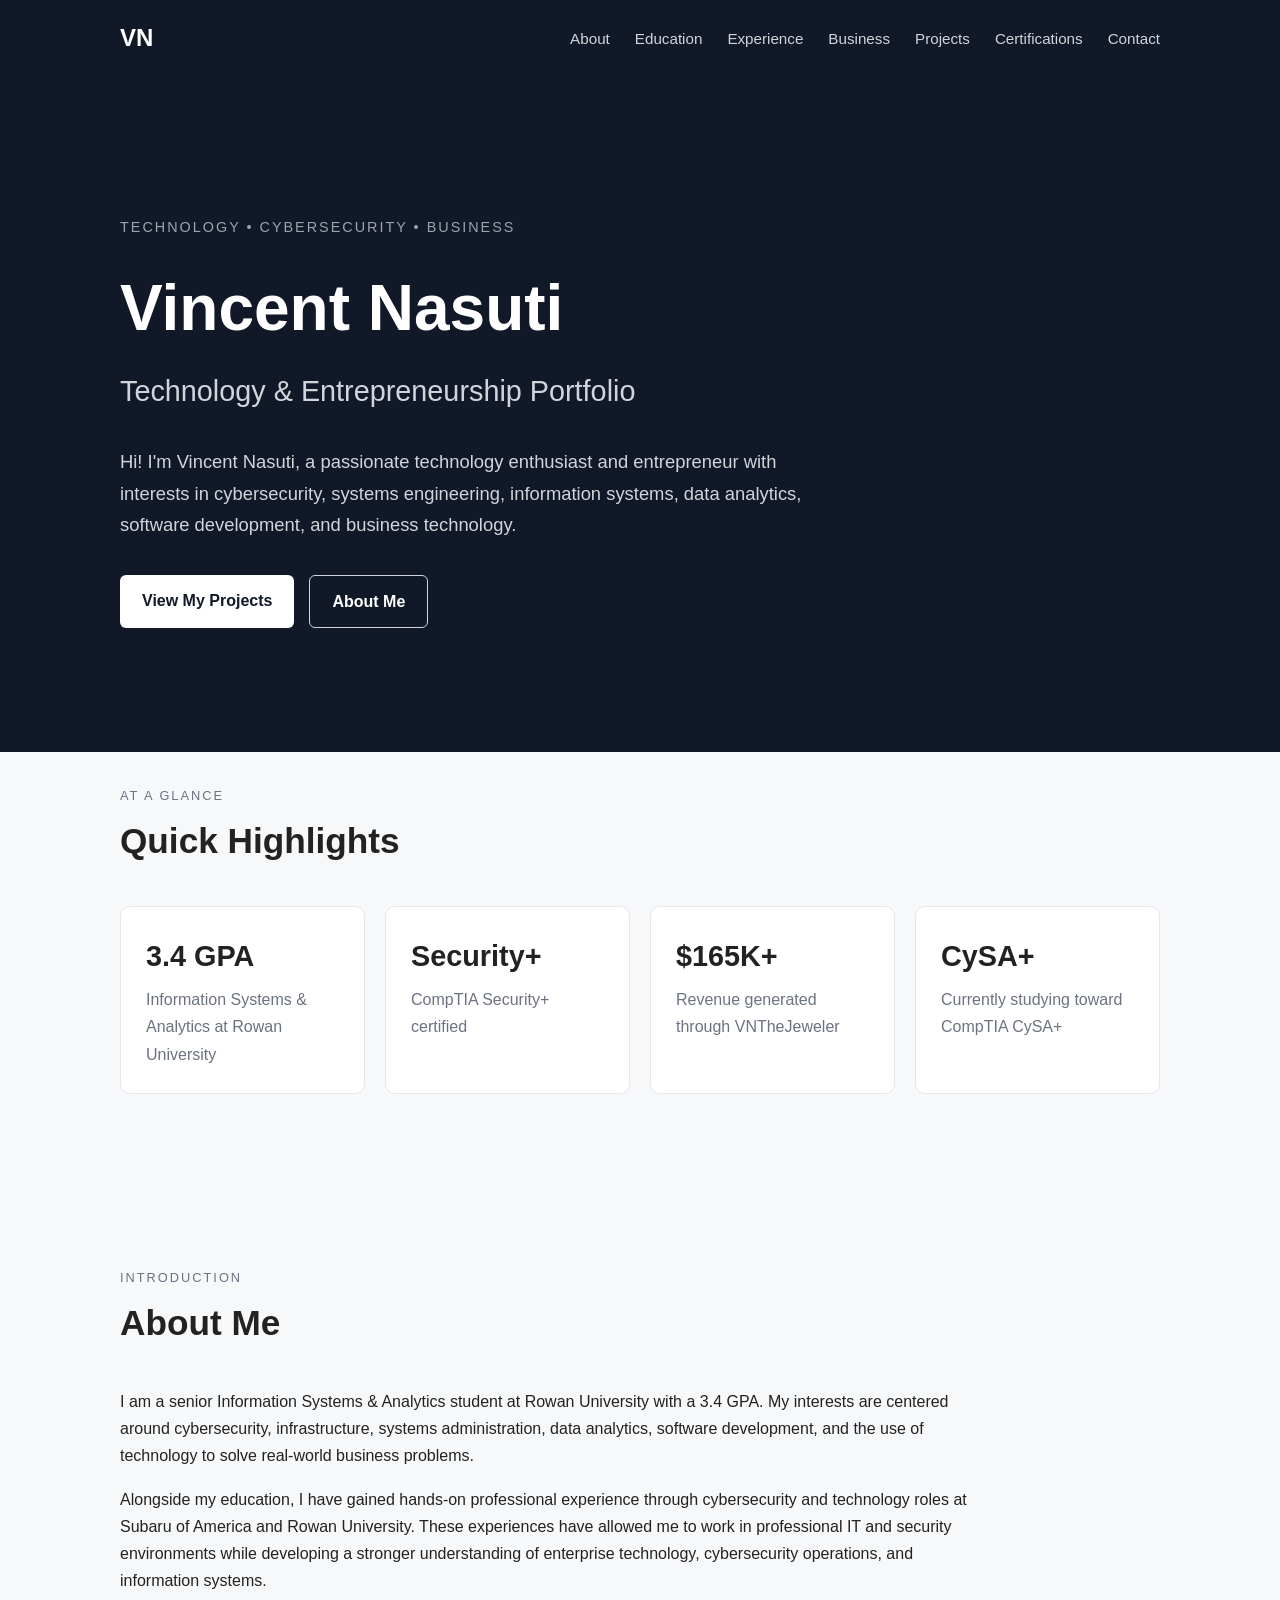
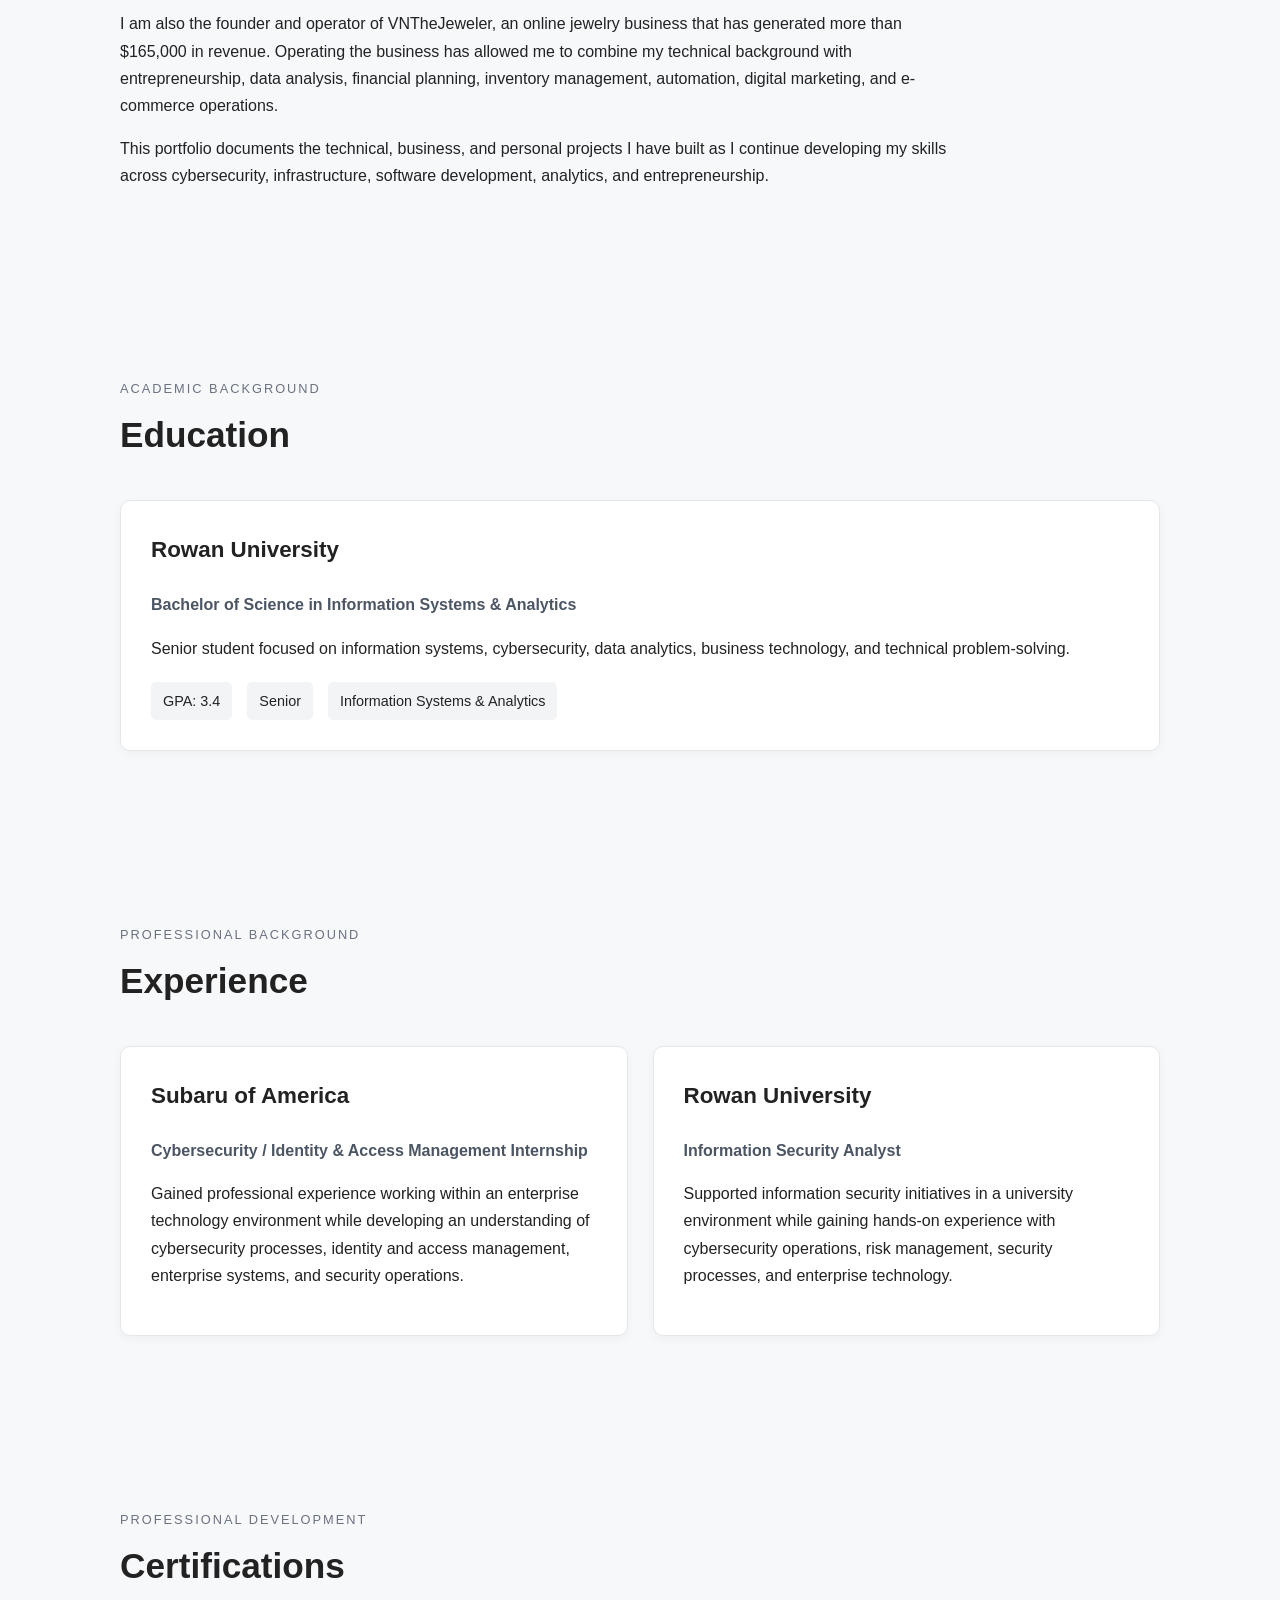
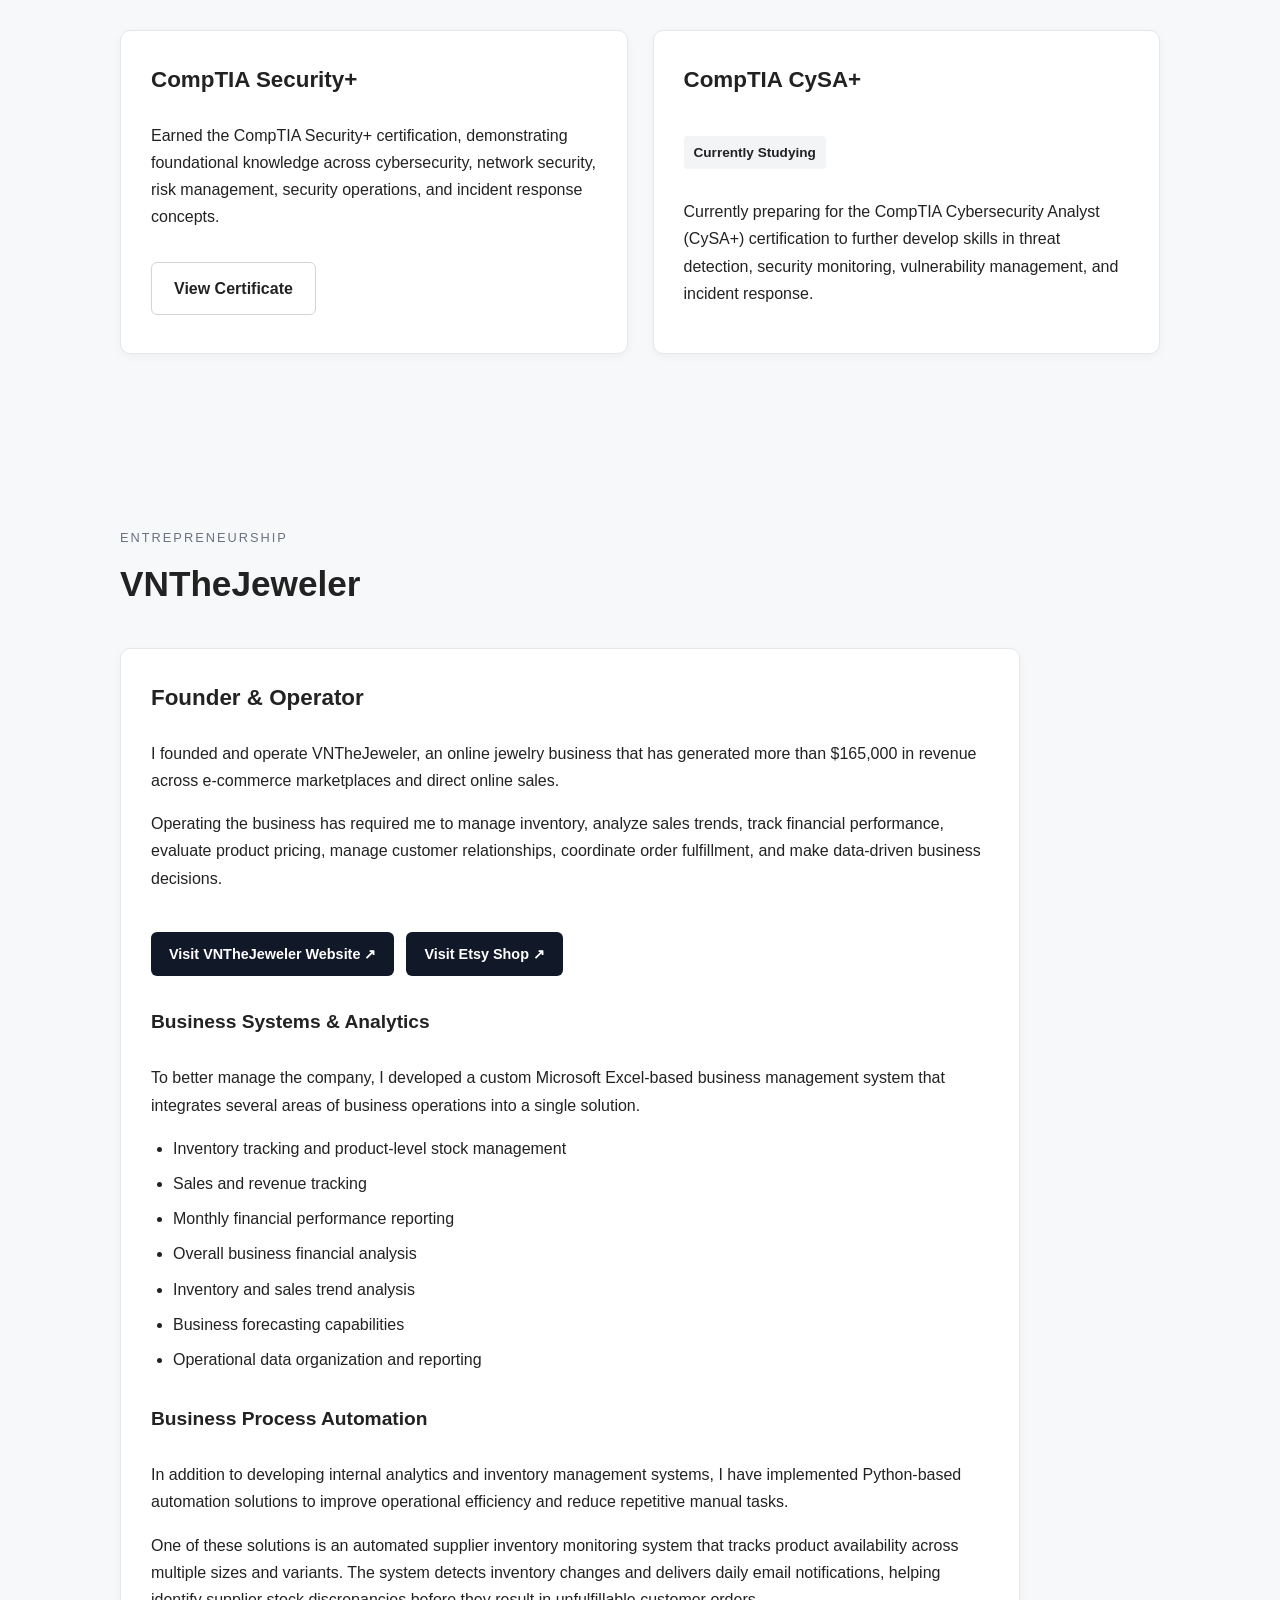
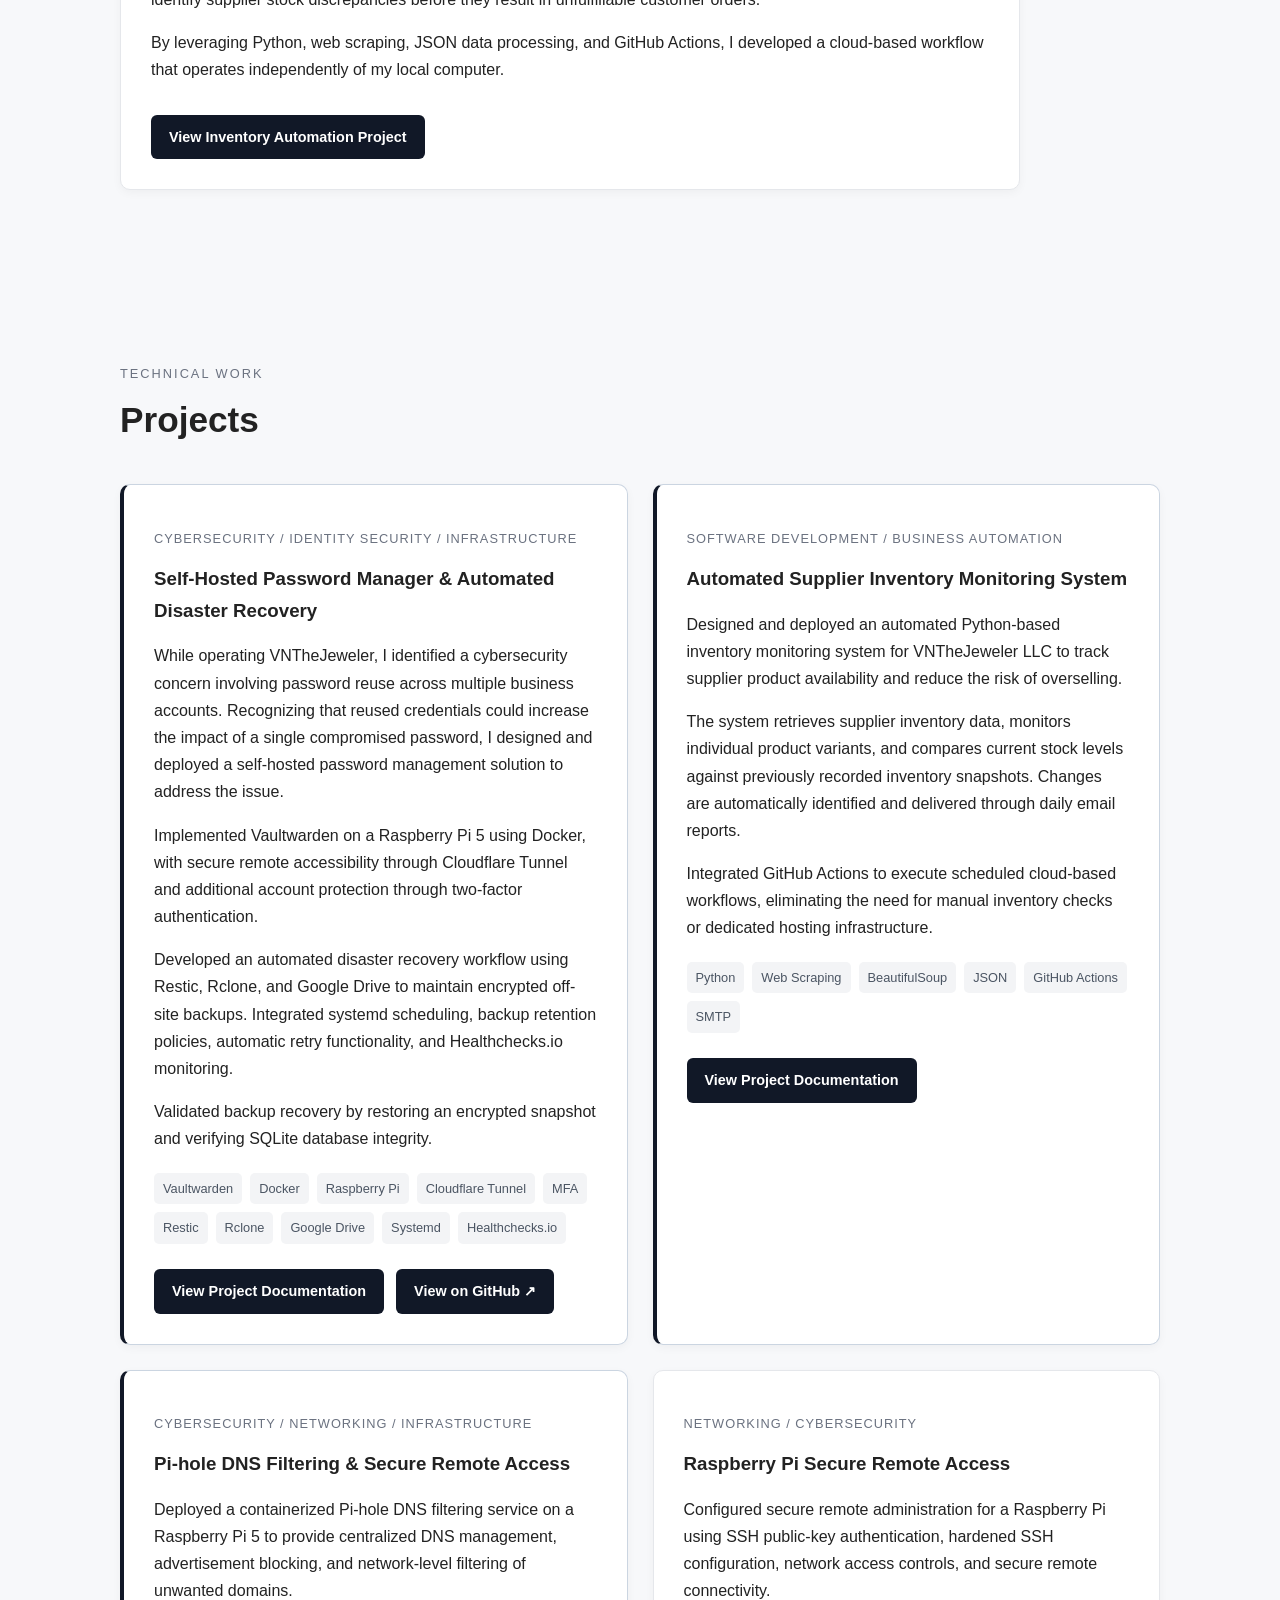
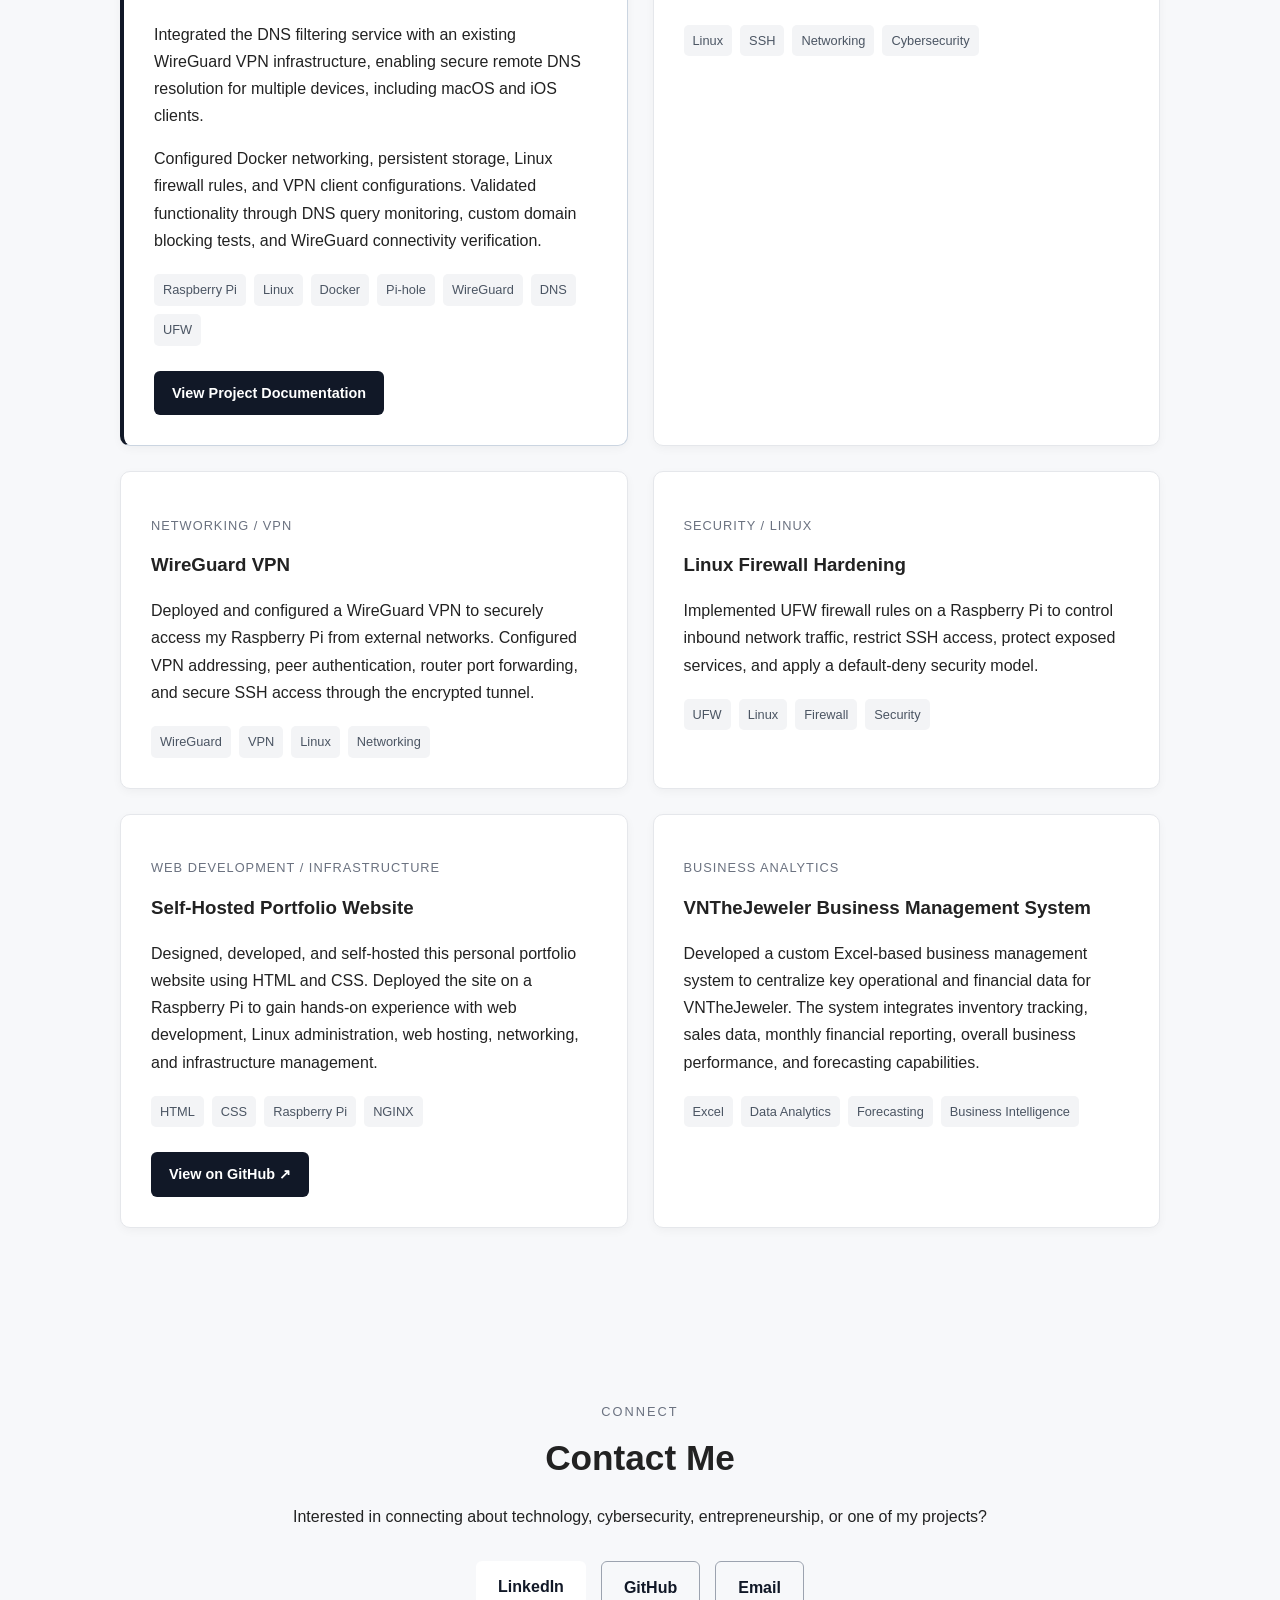
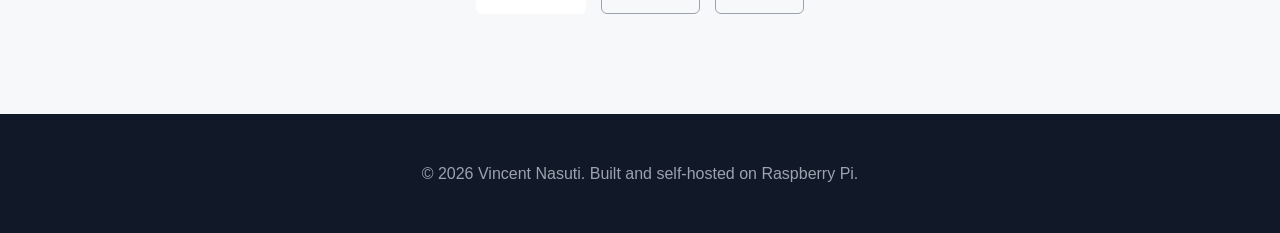
==== commit 4c2165f9: "added github links to appropriate sections" ====
--- a/index.html
+++ b/index.html
@@ -459,7 +459,7 @@
             <div class="project-grid">
 
 
-                <!-- NEW: Vaultwarden Password Manager -->
+                <!-- Vaultwarden Password Manager -->
                 <div class="project featured-project">
 
                     <p class="project-category">
@@ -527,6 +527,15 @@
 
                         </a>
 
+                        <a href="https://github.com/vincenasuti/self-hosted-vaultwarden"
+                           target="_blank"
+                           rel="noopener noreferrer"
+                           class="button project-button">
+
+                            View on GitHub ↗
+
+                        </a>
+
                     </div>
 
                 </div>
@@ -769,6 +778,19 @@
 
                     </div>
 
+                    <div class="project-buttons">
+
+                        <a href="https://github.com/vincenasuti/vincent-nasuti-portfolio"
+                           target="_blank"
+                           rel="noopener noreferrer"
+                           class="button project-button">
+
+                            View on GitHub ↗
+
+                        </a>
+
+                    </div>
+
                 </div>
 
 
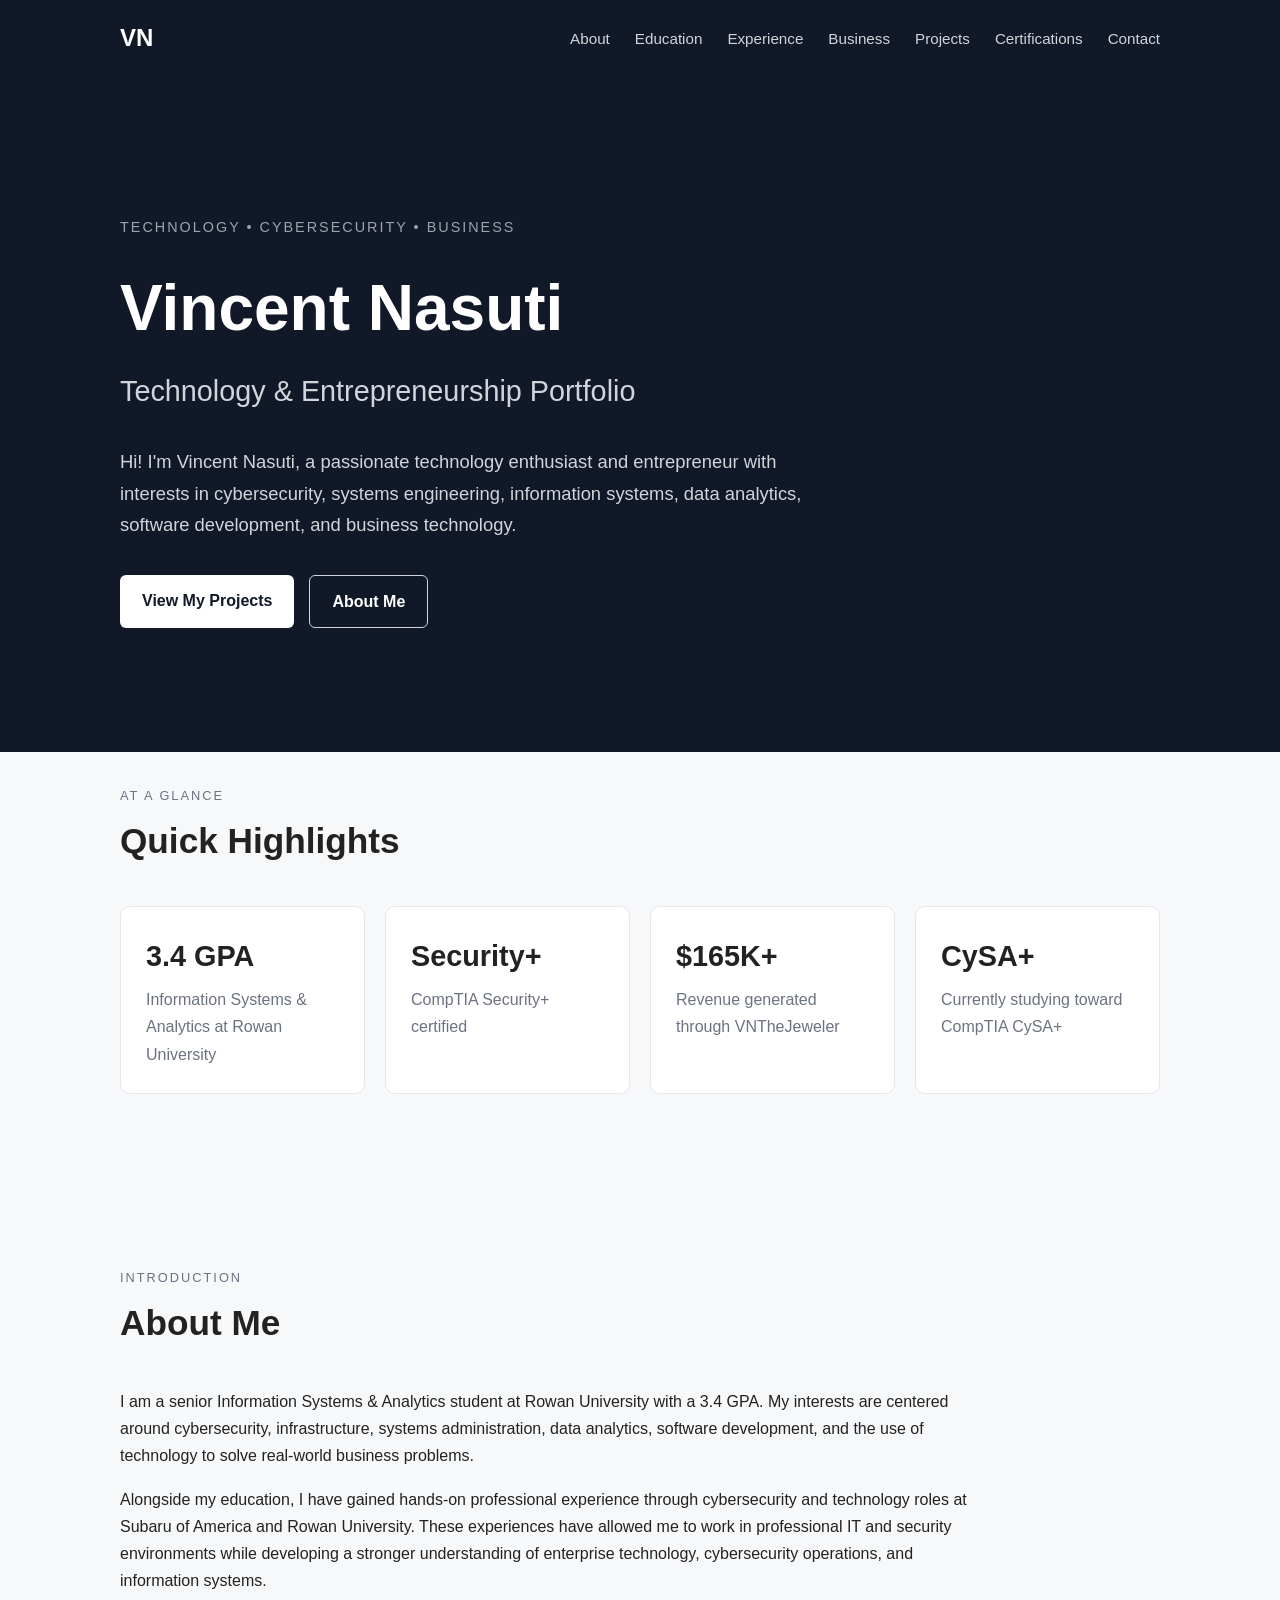
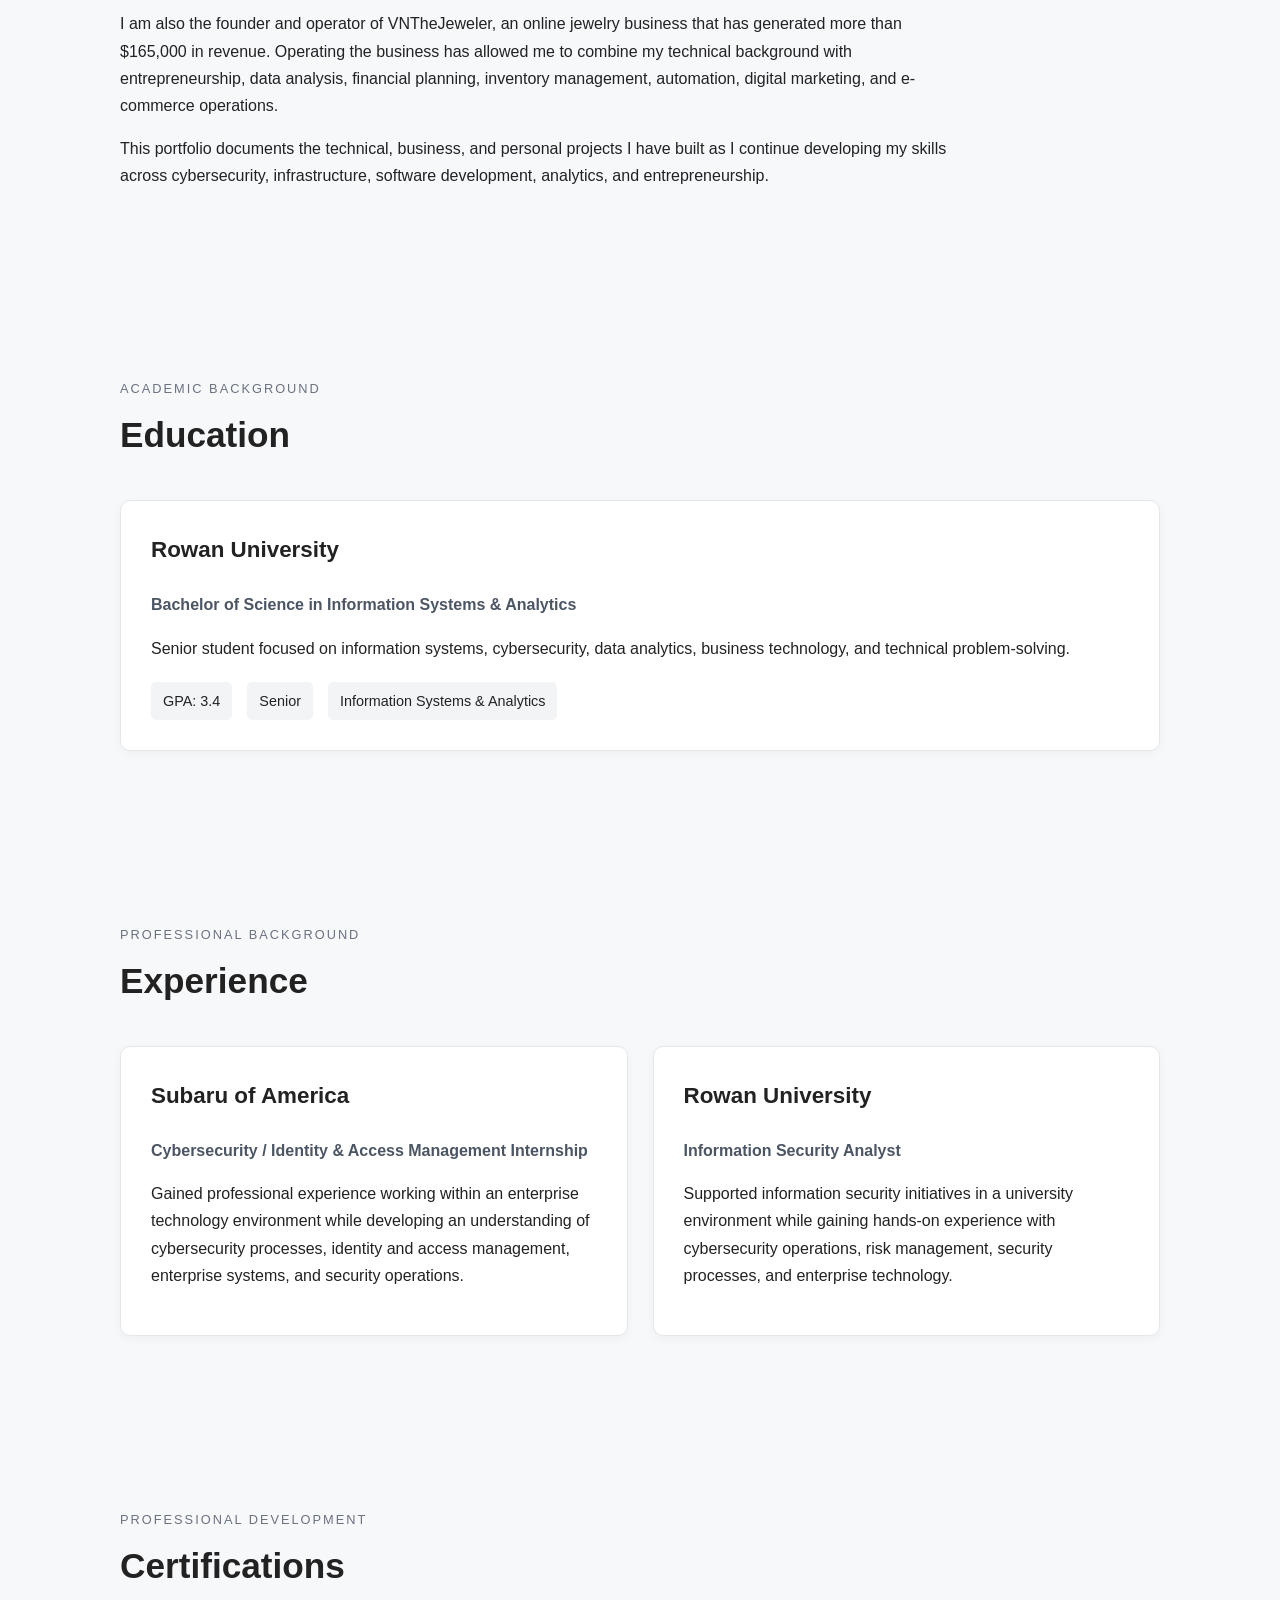
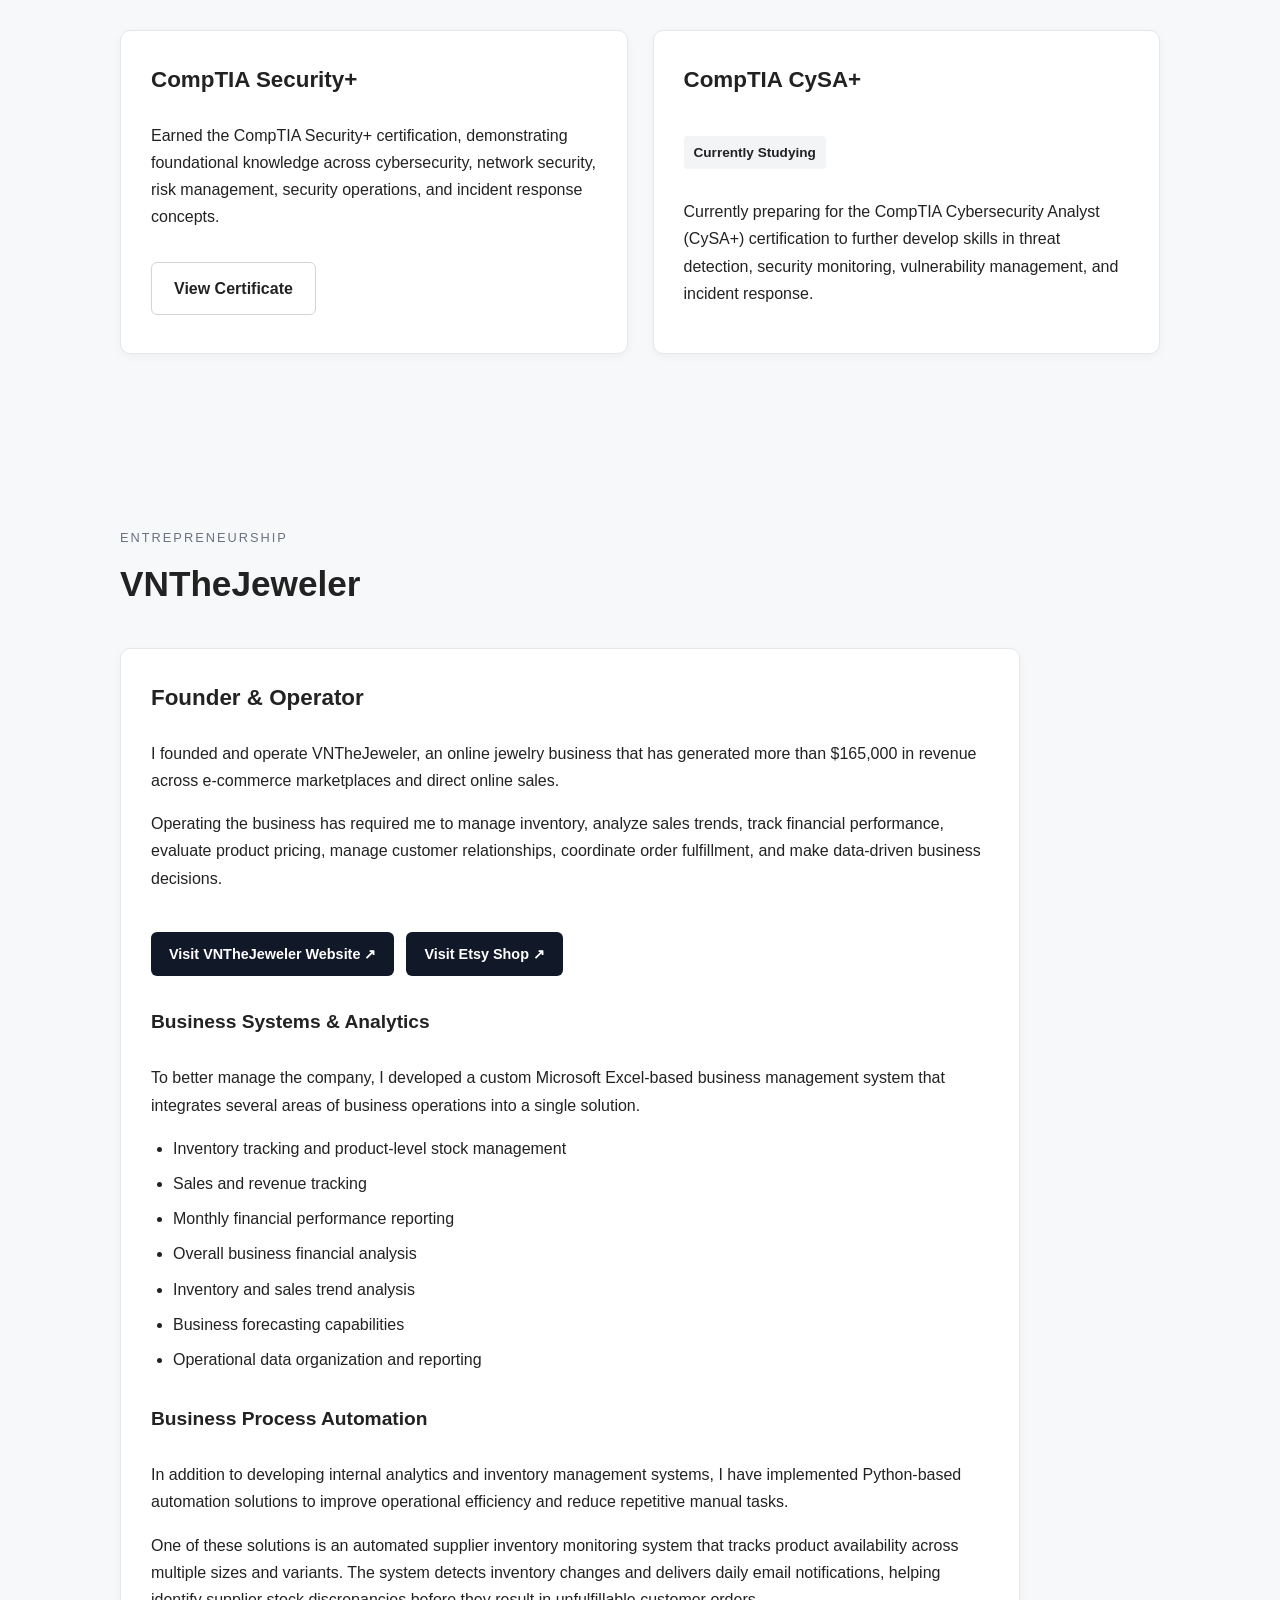
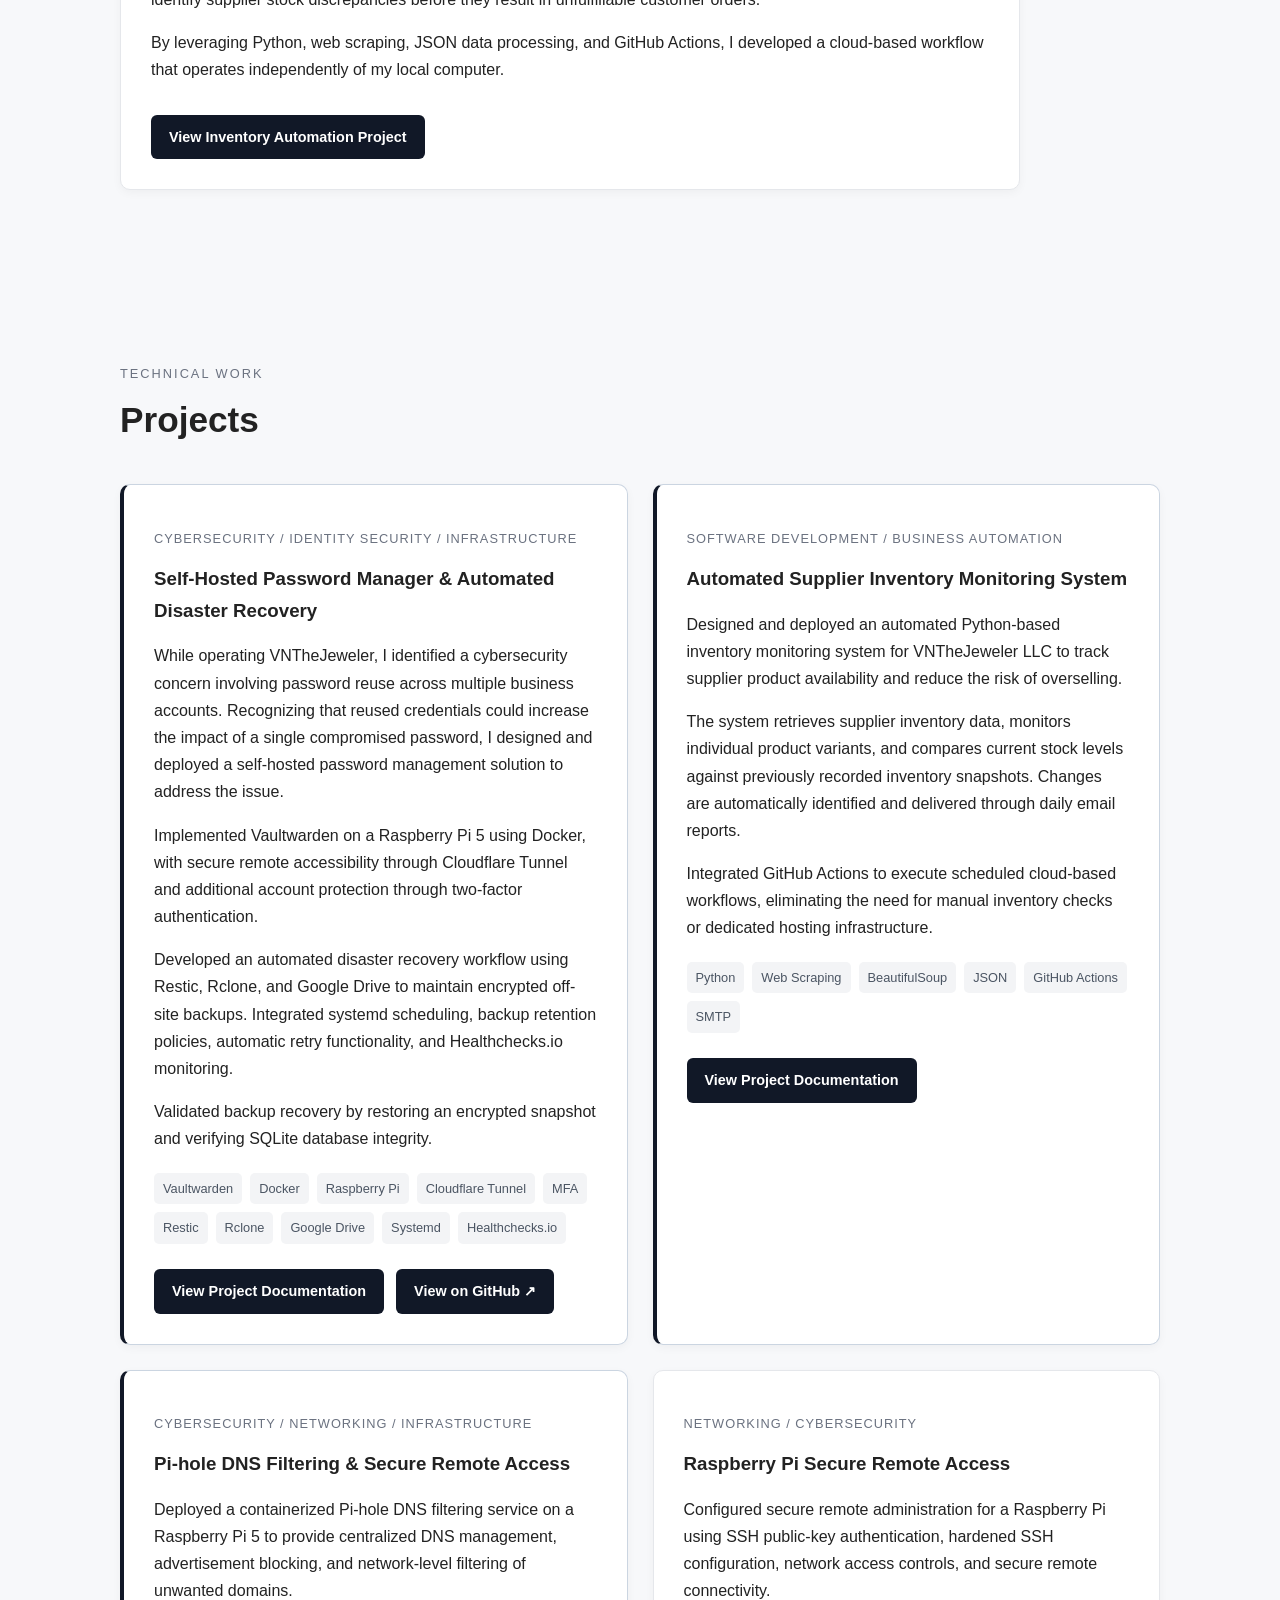
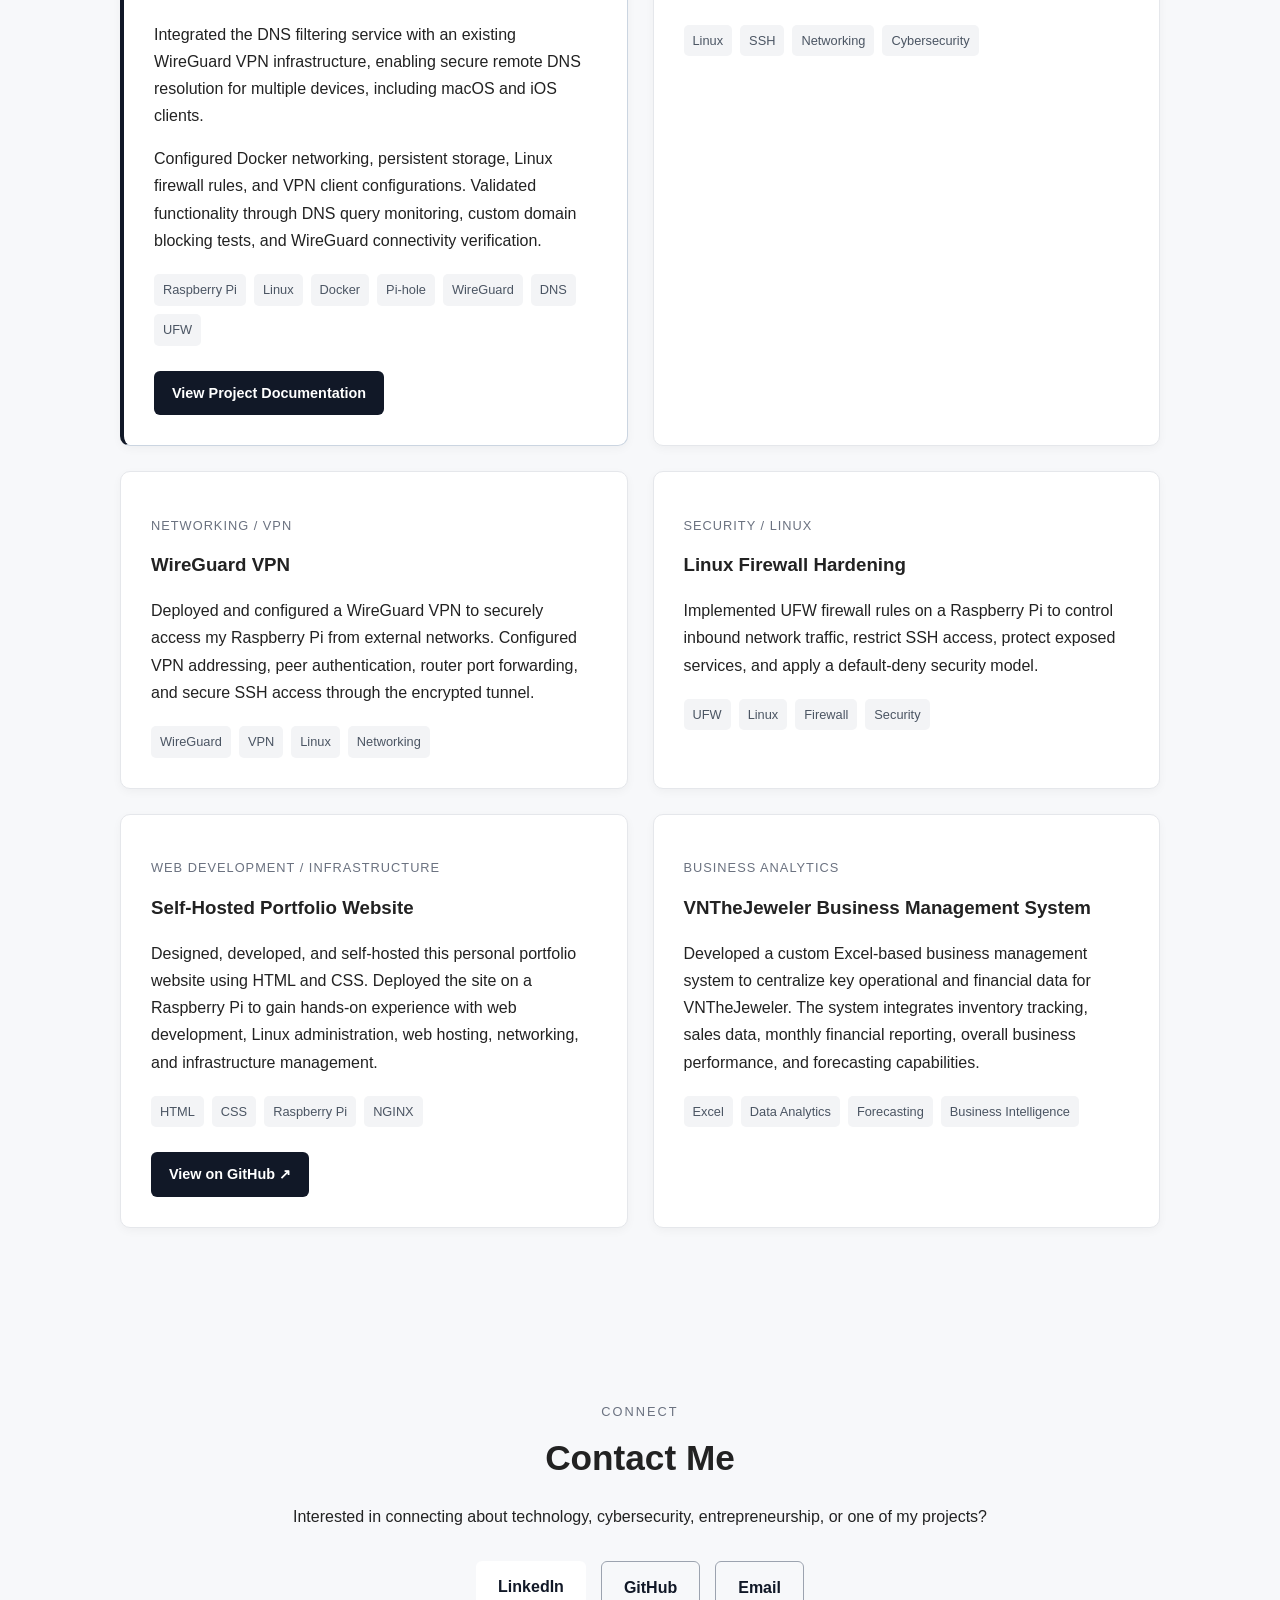
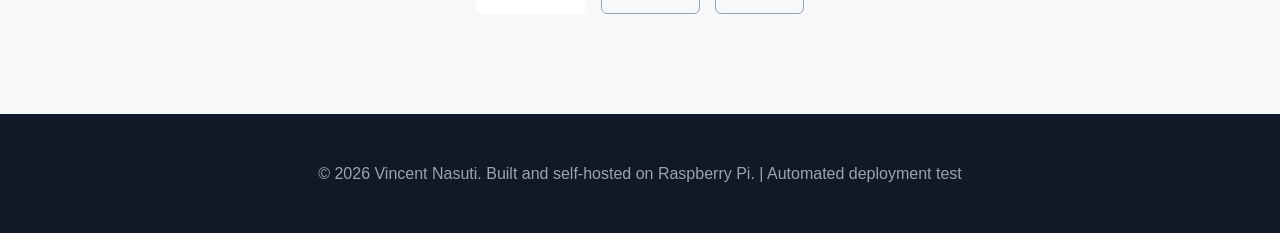
==== commit 7b8ccb09: "test footer automation change" ====
--- a/index.html
+++ b/index.html
@@ -887,6 +887,7 @@
         <p>
             © 2026 Vincent Nasuti.
             Built and self-hosted on Raspberry Pi.
+        | Automated deployment test
         </p>
 
     </footer>
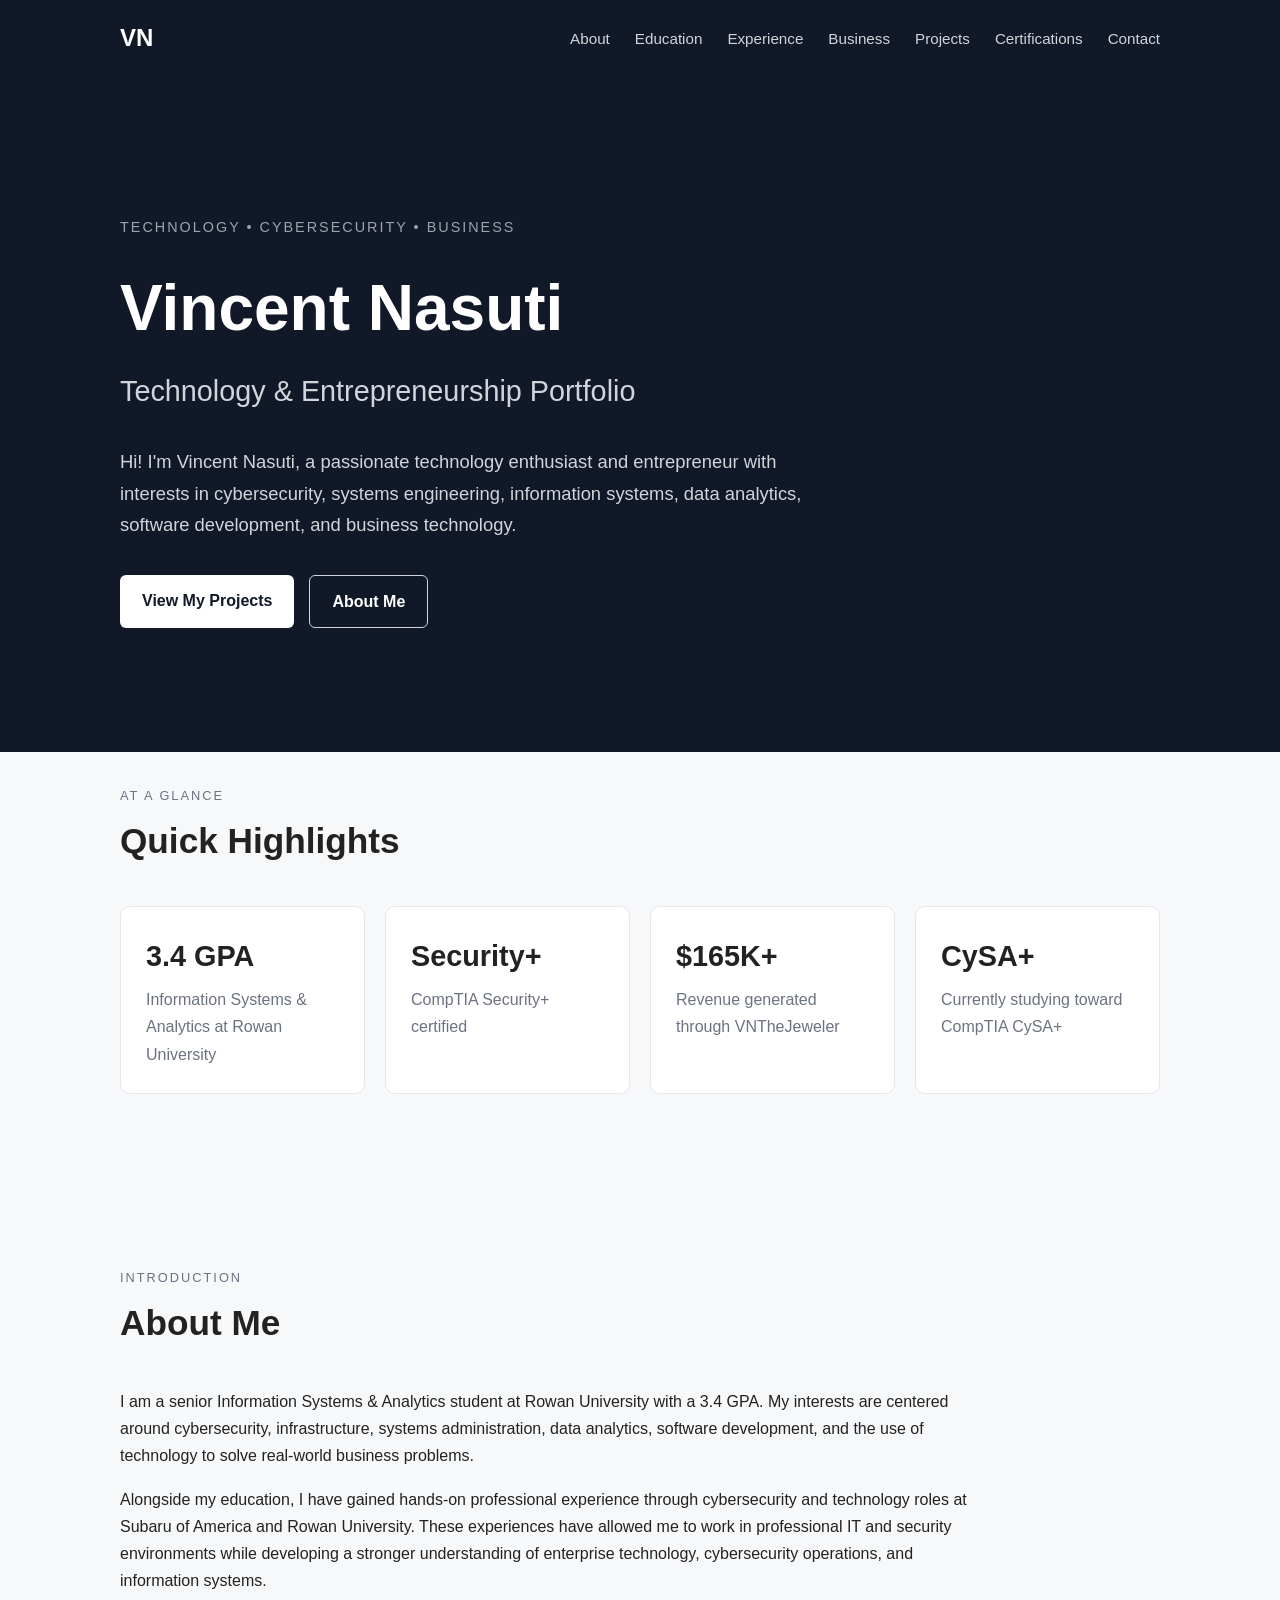
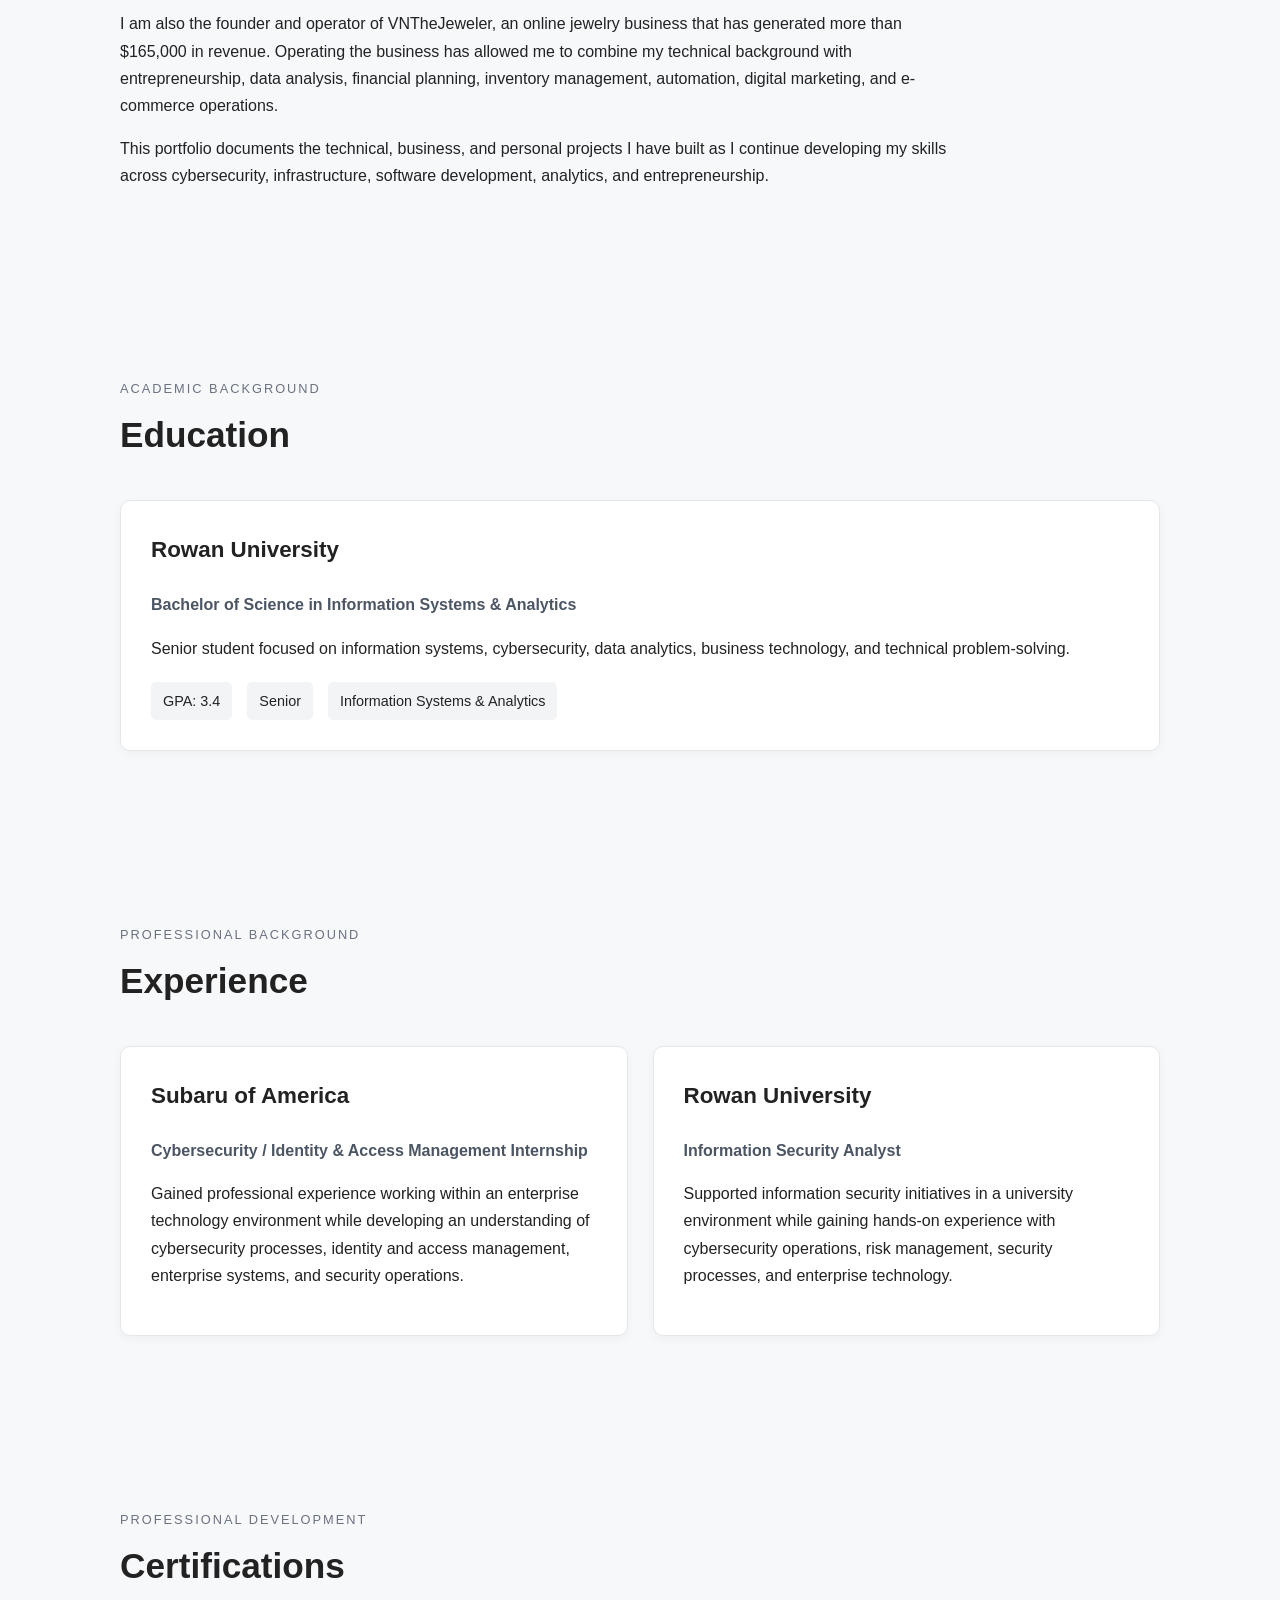
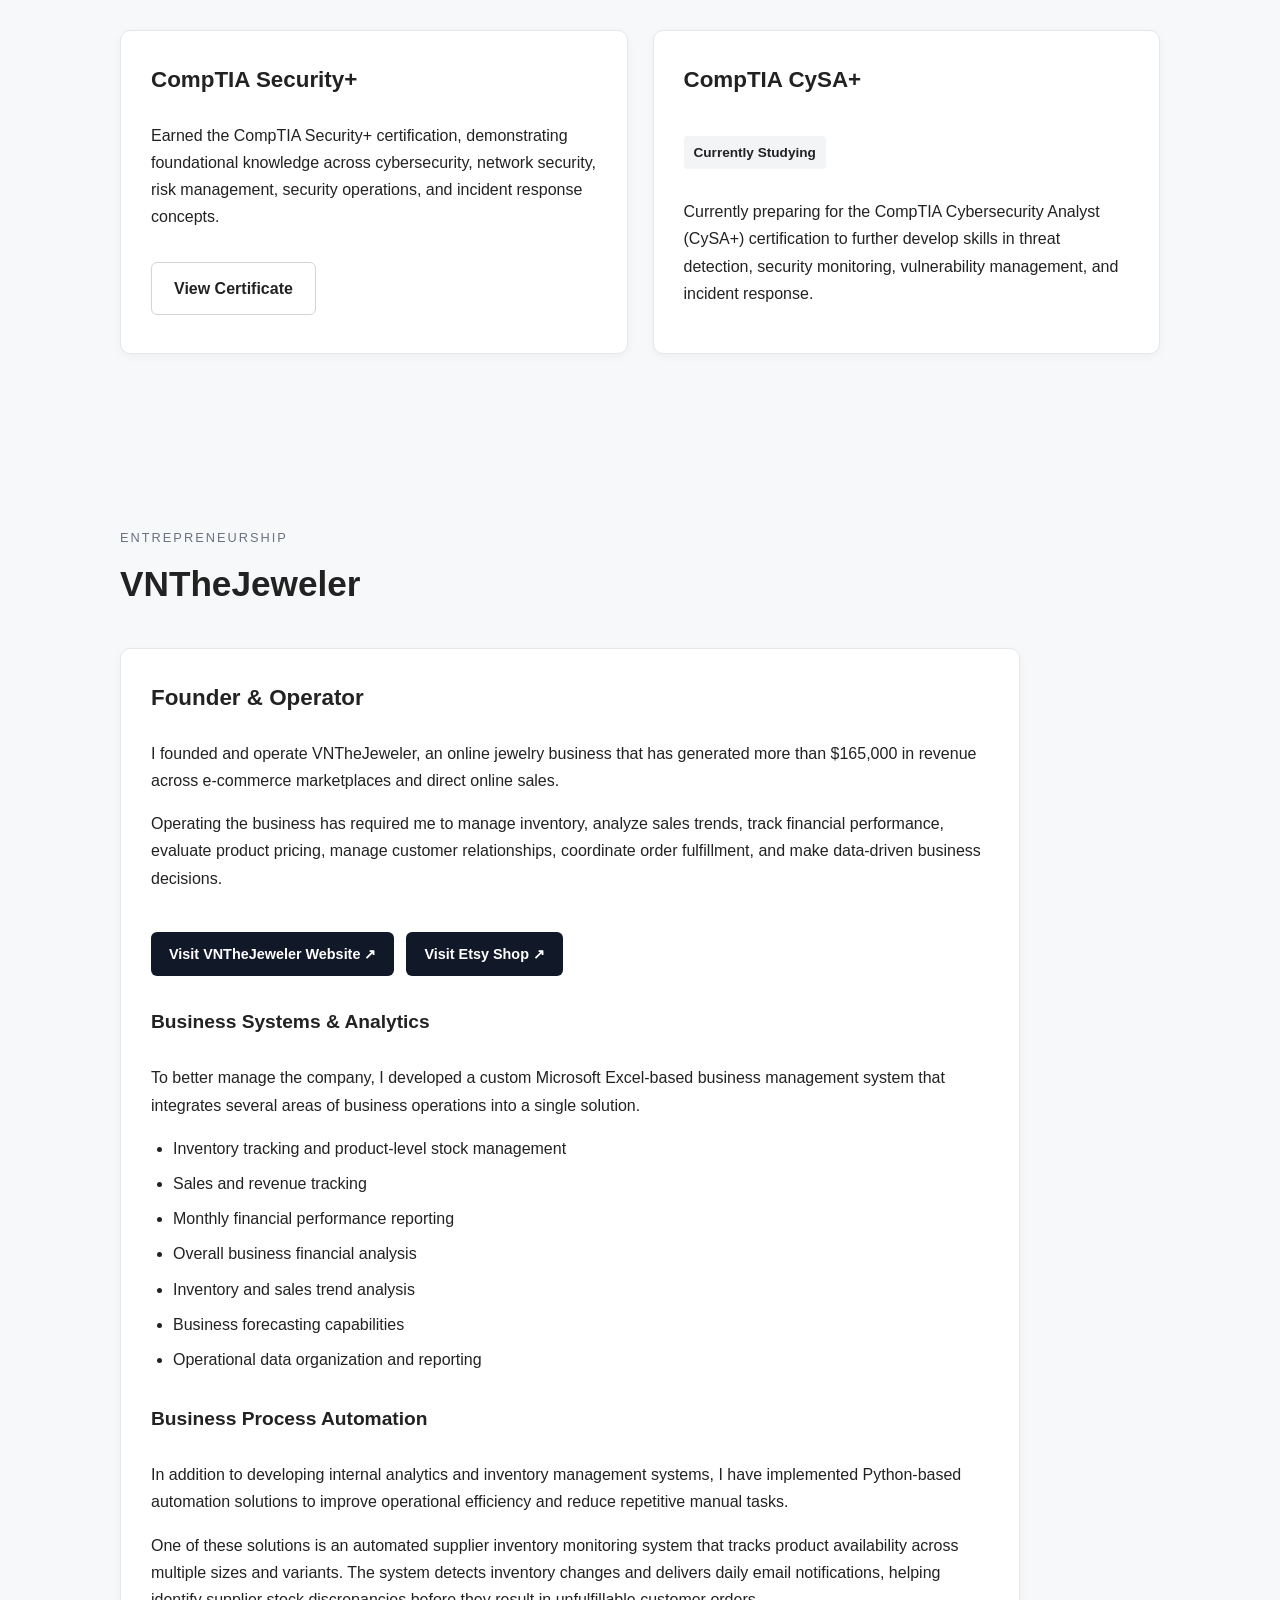
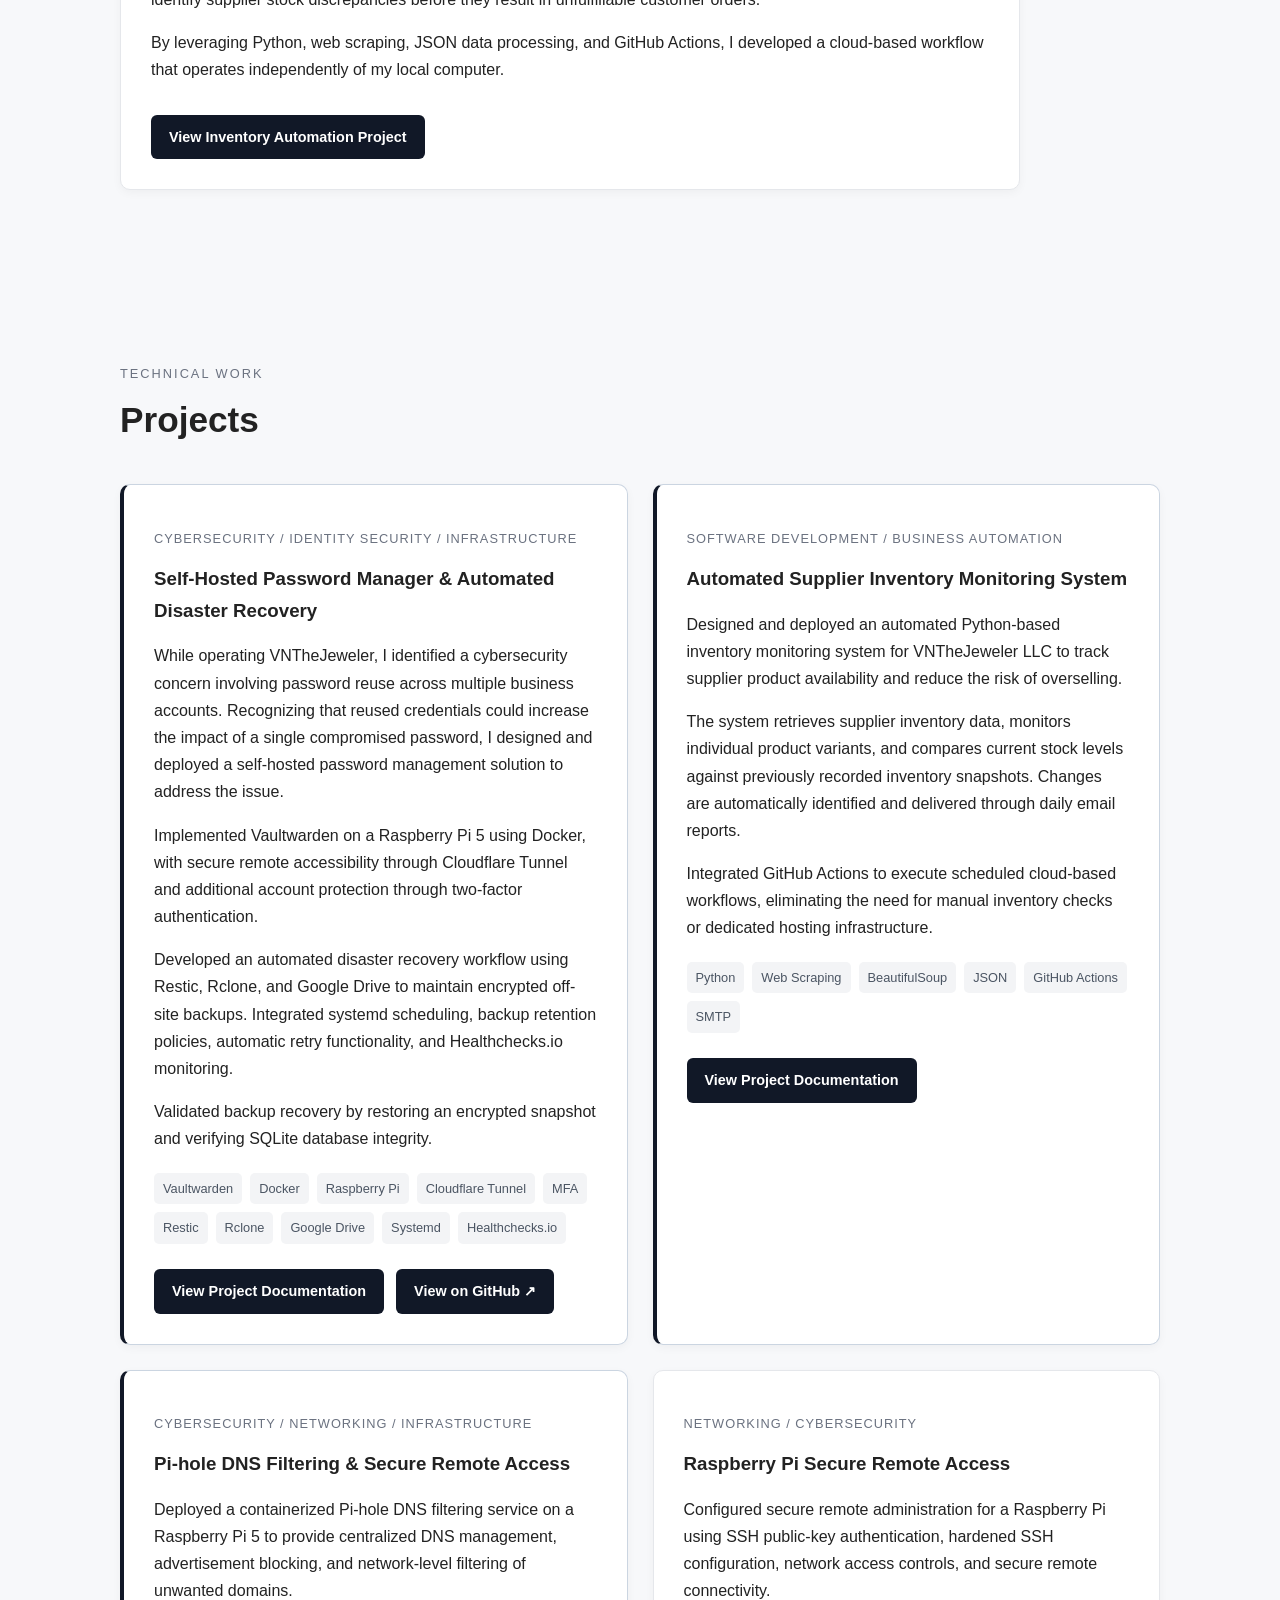
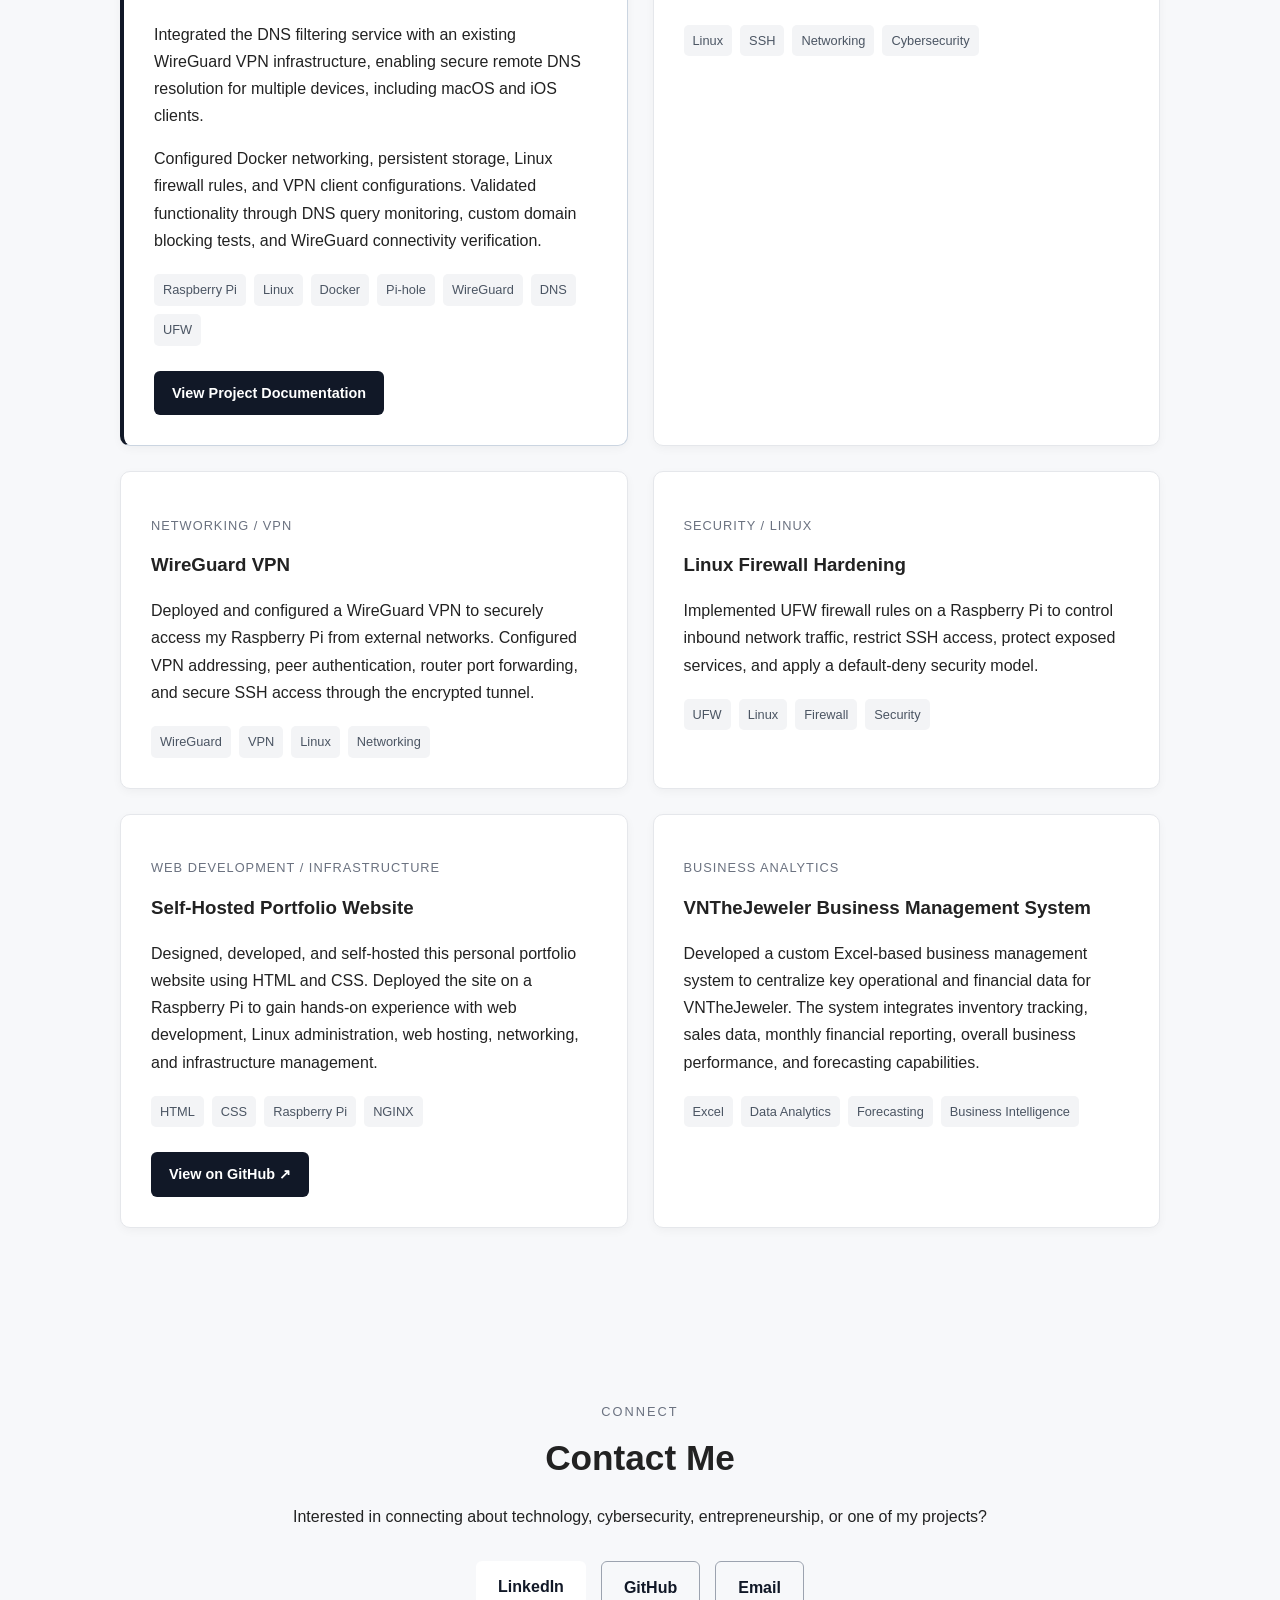
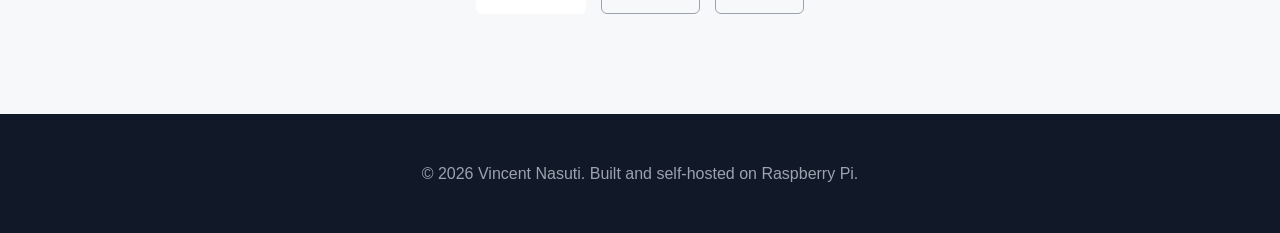
==== commit 8eeb15d7: "revert back to original since test was successful" ====
--- a/index.html
+++ b/index.html
@@ -887,7 +887,6 @@
         <p>
             © 2026 Vincent Nasuti.
             Built and self-hosted on Raspberry Pi.
-        | Automated deployment test
         </p>
 
     </footer>
